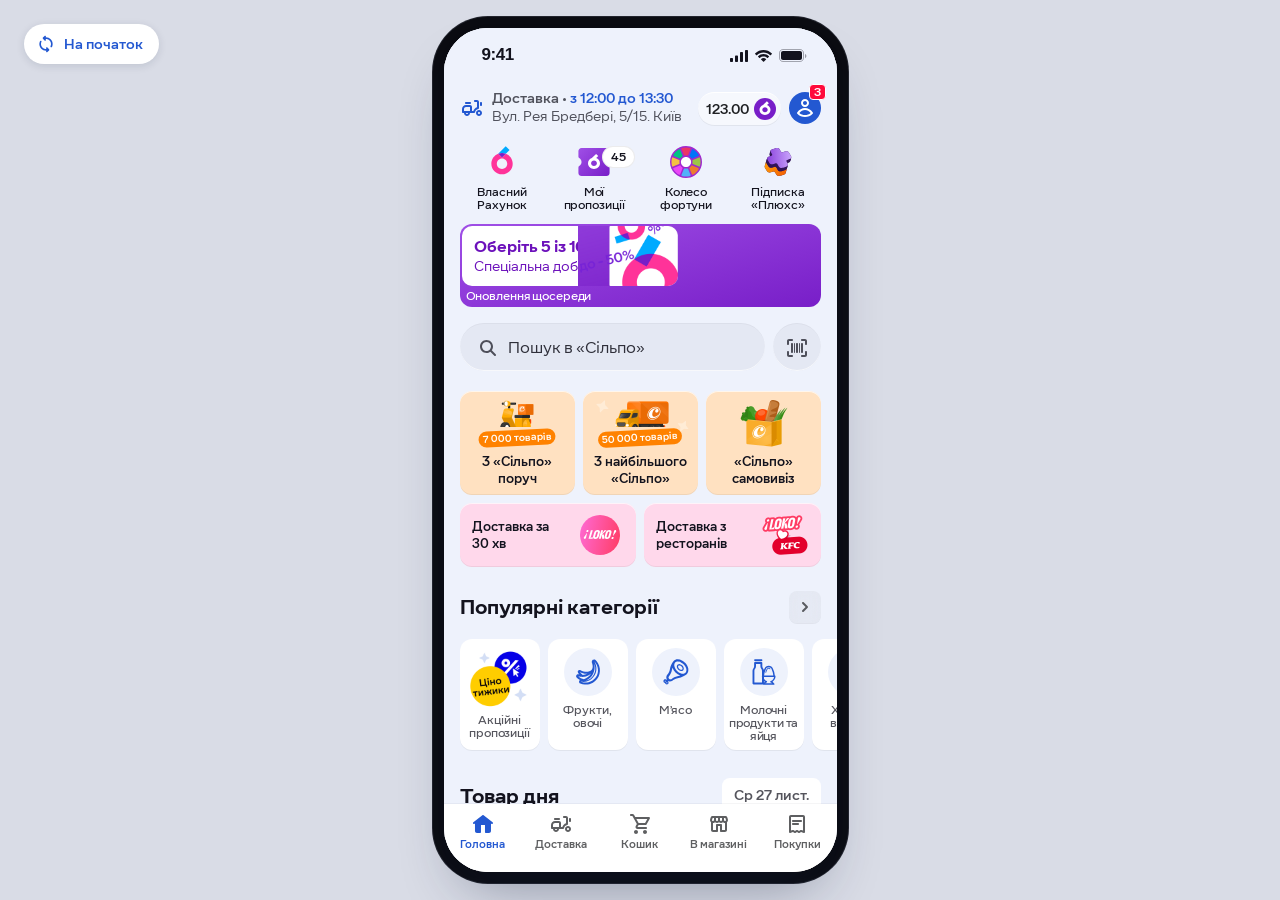
==== index.html @ e34fdd7b "Прототип лістингу Сільпо: картка товару з правилами відображення Головна, каталог, лістинг і сторінк" ====
<!DOCTYPE html>
<html lang="uk">
<head>
  <meta charset="utf-8">
  <meta name="viewport" content="width=device-width, initial-scale=1, viewport-fit=cover">
  <title>Сільпо — лістинг</title>
  <meta name="apple-mobile-web-app-capable" content="yes">
  <meta name="mobile-web-app-capable" content="yes">
  <meta name="apple-mobile-web-app-status-bar-style" content="default">
  <meta name="apple-mobile-web-app-title" content="Сільпо">
  <meta name="theme-color" content="#ffffff">
  <link rel="apple-touch-icon" href="assets/images/app-icon.png">

  <link rel="stylesheet" href="css/tokens.css">
  <link rel="stylesheet" href="css/base.css">
  <link rel="stylesheet" href="css/components.css">
  <link rel="stylesheet" href="css/card.css">
  <link rel="stylesheet" href="css/screens/home.css">
  <link rel="stylesheet" href="css/screens/catalog.css">
  <link rel="stylesheet" href="css/screens/listing.css">
  <link rel="stylesheet" href="css/screens/pdp.css">
</head>
<body>

  <!-- Фільтр для сірих іконок-<img> (клас icon-grey, css/components.css).
       1) робить іконку непрозорою (щоб прозорість із файлу не множилась),
       2) фарбує в #202124 з прозорістю 72% — як іконки таб-бару.
       Колір: три числа в останньому рядку матриці = R/G/B ÷ 255, 0.72 — прозорість. -->
  <svg width="0" height="0" style="position:absolute" aria-hidden="true" focusable="false">
    <filter id="icon-grey" color-interpolation-filters="sRGB">
      <feColorMatrix type="matrix" values="1 0 0 0 0  0 1 0 0 0  0 0 1 0 0  0 0 0 100 0"/>
      <feColorMatrix type="matrix" values="0 0 0 0 0.1255  0 0 0 0 0.1294  0 0 0 0 0.1412  0 0 0 0.72 0"/>
    </filter>
  </svg>

  <!-- Поза телефоном: почати прототип заново (js/app.js) -->
  <button class="restart-btn" type="button" data-restart>
    <img src="assets/icons/sync.svg" alt="">На початок
  </button>

  <div class="phone">

    <!-- Статус-бар: один на весь застосунок; колір тла змінює js/app.js -->
    <header class="statusbar" aria-hidden="true">
      <div class="statusbar__inner">
        <span class="statusbar__time">9:41</span>
        <span class="statusbar__levels">
          <img src="assets/system/signal.svg" alt="">
          <img src="assets/system/wifi.svg" alt="">
          <img src="assets/system/battery.svg" alt="">
        </span>
      </div>
    </header>

    <!-- Екрани. Вміст кожного малює js/screens/<id>.js -->
    <main>
      <section class="screen" id="home"     data-theme="lavender" aria-label="Головна"></section>
      <section class="screen" id="catalog"  data-theme="lavender" aria-label="Каталог"></section>
      <section class="screen" id="listing"                        aria-label="Лістинг"></section>
      <section class="screen" id="pdp"                            aria-label="Картка товару"></section>
    </main>
  </div>

  <!-- Дані та логіка -->
  <script src="js/data.js"></script>
  <script src="js/ui.js"></script>
  <script src="js/card.js"></script>
  <script src="js/screens/home.js"></script>
  <script src="js/screens/catalog.js"></script>
  <script src="js/screens/listing.js"></script>
  <script src="js/screens/pdp.js"></script>
  <script src="js/app.js"></script>
</body>
</html>
---- css/tokens.css ----
/* =====================================================================
   DESIGN TOKENS — значення з Figma (файл «Shop», змінні Main/*, Font size/*…)
   Міняйте кольори / шрифти / відступи ТУТ — вони застосуються всюди.
   ===================================================================== */

@font-face { font-family: "Silpo Text"; src: url("../assets/fonts/SilpoText-Regular.ttf") format("truetype"); font-weight: 400; font-display: swap; }
@font-face { font-family: "Silpo Text"; src: url("../assets/fonts/SilpoText-Medium.ttf") format("truetype"); font-weight: 500; font-display: swap; }
@font-face { font-family: "Silpo Text"; src: url("../assets/fonts/SilpoText-SemiBold.ttf") format("truetype"); font-weight: 600; font-display: swap; }
@font-face { font-family: "Silpo Text"; src: url("../assets/fonts/SilpoText-Bold.ttf") format("truetype"); font-weight: 700; font-display: swap; }
@font-face { font-family: "Silpo Rounded"; src: url("../assets/fonts/SilpoRounded-Bold.ttf") format("truetype"); font-weight: 700; font-display: swap; }
@font-face { font-family: "Silpo Rounded"; src: url("../assets/fonts/SilpoRounded-Black.ttf") format("truetype"); font-weight: 900; font-display: swap; }

:root {
  /* ---------- Кольори: Main/Black (#13131E з прозорістю) ---------- */
  --black-100: #13131e;
  --black-87: rgba(19, 19, 30, 0.87);
  --black-72: rgba(19, 19, 30, 0.72);
  --black-38: rgba(19, 19, 30, 0.38);
  --black-8: rgba(19, 19, 30, 0.08);
  --black-4: rgba(19, 19, 30, 0.04);

  /* Black/* (#202124) — використовується в іконках і цінах */
  --ink-100: #202124;
  --ink-87: rgba(32, 33, 36, 0.87);  /* напівпрозоре темне тло снекбара */
  --ink-72: rgba(32, 33, 36, 0.72);
  --ink-24: rgba(32, 33, 36, 0.24);
  --ink-12: rgba(32, 33, 36, 0.12);
  --ink-8: rgba(32, 33, 36, 0.08);

  --white: #ffffff;
  --white-60: rgba(255, 255, 255, 0.6);

  /* ---------- Main/Blue ---------- */
  --blue-50: #f6f8fd;
  --blue-100: #eef2fc;   /* лавандове тло головної, каталогу, подяки */
  --blue-200: #d3def5;
  --blue-300: #87abff;   /* Controls/300: дії й таймер на темному снекбарі */
  --blue-500: #2358d1;   /* основний синій (акценти, активний таб) */
  --blue-700: #1135ba;   /* рамка кнопки «+» */
  --controls-700: #2458d3;

  /* ---------- Main/Brand (помаранчевий) ---------- */
  --brand-50: #fff5eb;   /* тло терміну уцінки й розтермінування */
  --brand-100: #fff0e0;
  --brand-200: #ffe1c1;  /* плитки сервісів доставки */
  --brand-500: #ff8200;  /* бейджі «7 000 товарів» */
  --brand-700: #ff5c00;  /* тег знижки «−15%» */

  /* ---------- Інші ---------- */
  --red-500: #ff0a3b;    /* бейдж сповіщень */
  --error-700: #da291c;  /* лічильник кошика в таб-барі */
  --violet-600: #781ec8;
  --vr-violet-700: #6610b2; /* ББ: текст чипа (Figma VR/Violet/700) */
  --vr-violet-50: #f0e8f8;  /* ББ: тло чипа */
  --green-600: #049b16;     /* «від 2 шт», велнес-теги (Figma Main/Green/600) */
  --green-50: #e6f5e8;
  --violet-400: #9e4de5;
  --violet-text: #6c11bb;
  --electric-violet-700: #850ee2;
  --pink-200: #ffd8eb;   /* плитки LOKO / ресторани */
  --additional-100: #f2f4f9; /* бульбашка відповіді ШІ-помічника */
  --additional-300: #cecfd9; /* неактивна кнопка «Надіслати» в чаті */

  /* ---------- Семантичні ---------- */
  --bg-lavender: var(--blue-100);
  --bg-white: var(--white);
  --text-primary: var(--black-100);
  --text-secondary: var(--black-72);
  --text-tertiary: var(--black-87);
  --accent: var(--blue-500);

  /* ---------- Типографіка ---------- */
  --font-text: "Silpo Text", -apple-system, "Helvetica Neue", Arial, sans-serif;
  --font-rounded: "Silpo Rounded", var(--font-text);
  --font-system: -apple-system, "SF Pro Text", "Helvetica Neue", sans-serif;

  --fs-caption-xs: 10px;
  --fs-caption-sm: 12px;  --lh-caption-sm: 16px;
  --fs-caption-md: 13px;  --lh-caption-md: 17px;
  --fs-body-sm: 14px;     --lh-body-sm: 18px;
  --fs-body-md: 16px;     --lh-body-md: 22px;
  --fs-subtitle-md: 20px; --lh-subtitle-md: 24px;

  --fw-regular: 400;
  --fw-medium: 500;
  --fw-semibold: 600;
  --fw-bold: 700;

  /* ---------- Відступи (xxxs-2 … sm-16) ---------- */
  --space-2: 2px;
  --space-4: 4px;
  --space-6: 6px;
  --space-8: 8px;
  --space-12: 12px;
  --space-16: 16px;
  --space-24: 24px;

  /* ---------- Радіуси ---------- */
  --radius-4: 4px;
  --radius-8: 8px;
  --radius-12: 12px;
  --radius-16: 16px;
  --radius-24: 24px;
  --radius-pill: 80px;

  /* ---------- Тіні (ефекти з Figma) ---------- */
  --shadow-outline: 0 1px 0 0 rgba(0, 0, 0, 0.06);                                             /* «Тінь/Обведення» */
  --shadow-tile: inset 0 -1px 0 0 rgba(0, 0, 0, 0.06), inset 0 1px 0 0 rgba(255, 255, 255, 0.7); /* «Тінь/Обʼєм плитки» */
  --shadow-inner-light: inset 0 -1px 0 0 rgba(255, 255, 255, 0.7);                             /* «Inner shadow» */

  /* ---------- Розміри каркаса ---------- */
  --phone-w: 393px;
  --phone-h: 844px;
  --phone-radius: 44px;
  --statusbar-h: 54px;
  --tabbar-h: 48px;
  --home-indicator-h: 20px;

  /* ---------- Фарбування іконок-<img> ----------
     Будь-яку SVG (чорну, напівпрозору, з currentColor) робить сірою, як
     іконки таб-бару: #202124 з прозорістю 72%. Сам фільтр — <filter id="icon-grey">
     на початку index.html (там же міняється колір). */
  --icon-filter-grey: url(#icon-grey);

  /* ---------- Плашка кошика ---------- */
  --cart-pill-bg: #1b47c8;   /* Figma Controls/700, node 6058:6406 */
}
---- css/base.css ----
/* =====================================================================
   BASE — рамка телефона, статус-бар, екрани, таб-бар
   Порядок z-index: екрани 1–2 · стікі-хедери (Лістинг 6, Каталог 10) ·
   PDP-навбар 15 · PDP-нижня панель 20 · таб-бар 30 · статус-бар 100
   ===================================================================== */

*, *::before, *::after { box-sizing: border-box; }
html, body { margin: 0; height: 100%; }
body {
  display: flex;
  align-items: center;
  justify-content: center;
  min-height: 100vh;
  padding: 24px;
  background: #d9dce6;
  font-family: var(--font-text);
  color: var(--text-primary);
  -webkit-font-smoothing: antialiased;
  font-feature-settings: "lnum" 1, "pnum" 1;
}
img { display: block; max-width: 100%; }
[hidden] { display: none !important; }
button { font: inherit; color: inherit; background: none; border: 0; padding: 0; cursor: pointer; -webkit-tap-highlight-color: transparent; }
p, h1, h2, h3 { margin: 0; }

/* ---------- Рамка телефона ---------- */
.phone {
  position: relative;
  width: var(--phone-w);
  height: var(--phone-h);
  background: var(--bg-white);
  border-radius: var(--phone-radius);
  box-shadow:
    0 2px 6px rgba(0, 0, 0, 0.12),
    0 30px 60px -20px rgba(20, 30, 60, 0.45),
    0 0 0 11px #0b0c12,
    0 0 0 12px #23252e;
  overflow: hidden;
  isolation: isolate;
}
@media (max-width: 440px) {
  /* тло сторінки (сіре навколо рамки на десктопі) iPhone показує під статус-баром і при «відскоку» — біле */
  html, body { background: var(--white); }
  body { padding: 0; }
  .phone { width: 100vw; height: 100vh; height: 100dvh; border-radius: 0; box-shadow: none; }
  /* справжній телефон: свій статус-бар уже є — намальований «9:41» ховаємо, і місце під нього теж;
     знизу — не менше, ніж зона домашньої смужки iPhone (відкрили з початкового екрана) */
  :root {
    --statusbar-h: 0px;
    --home-indicator-h: max(20px, env(safe-area-inset-bottom));
  }
  .statusbar { display: none; }
}

/* ---------- Статус-бар (один на весь застосунок) ---------- */
.statusbar {
  position: absolute;
  inset: 0 0 auto 0;
  height: var(--statusbar-h);
  z-index: 100;
  overflow: hidden;
  pointer-events: none;
  background: var(--statusbar-bg, var(--bg-lavender));
  transition: background-color 0.22s ease;
}
.statusbar__inner {
  position: absolute;
  left: 16px;
  top: 50%;
  width: calc(100% - 32px);
  transform: translateY(-50%);
  display: flex;
  align-items: center;
  justify-content: space-between;
  padding: 0 14px 0 22px;
}
.statusbar__time {
  font-family: var(--font-system);
  font-weight: 600;
  font-size: 17px;
  line-height: 22px;
  letter-spacing: -0.408px;
  color: var(--black-100);
}
.statusbar__levels { display: flex; align-items: center; gap: 7px; }
.statusbar__levels img { height: 13px; width: auto; }

/* ---------- Екрани ---------- */
.screen {
  position: absolute;
  inset: 0;
  z-index: 1;
  overflow-x: hidden;
  overflow-y: auto;
  -webkit-overflow-scrolling: touch;
  scrollbar-width: none;
  background: var(--screen-bg, var(--bg-white));
  opacity: 0;
  visibility: hidden;
  transition: opacity 0.22s ease, visibility 0s linear 0.22s;
}
.screen::-webkit-scrollbar { display: none; }
/* розпірка під статус-бар: контент починається під ним, а скролиться — під нього */
.screen::before { content: ""; display: block; flex: none; height: var(--statusbar-h); }
.screen:focus { outline: none; }
.hscroll:focus:not(:focus-visible) { outline: none; }
.screen.is-active { z-index: 2; opacity: 1; visibility: visible; transition: opacity 0.22s ease; }
.screen[data-theme="lavender"] { --screen-bg: var(--bg-lavender); }

/* ---------- Горизонтальні каруселі (drag-скрол мишею — js/app.js) ---------- */
.hscroll {
  display: flex;
  overflow-x: auto;
  overflow-y: hidden;
  scrollbar-width: none;
  overscroll-behavior-x: contain;
  scroll-padding: 0 var(--space-16);
  cursor: grab;
}
.hscroll::-webkit-scrollbar { display: none; }
.hscroll.is-dragging { cursor: grabbing; scroll-snap-type: none; }
.hscroll.is-dragging * { pointer-events: none; }
.hscroll img { -webkit-user-drag: none; user-select: none; }
/* карусель «вилазить» за бокові відступи до краю екрана */
.hscroll--bleed { margin: 0 calc(-1 * var(--space-16)); padding: 0 var(--space-16); }

/* ---------- Нижній таб-бар (тільки на головній) ---------- */
.tabbar {
  position: sticky;
  bottom: 0;
  z-index: 30;
  display: grid;
  grid-template-columns: repeat(5, 1fr);
  height: calc(var(--tabbar-h) + var(--home-indicator-h));
  padding-bottom: var(--home-indicator-h);
  background: var(--white);
  box-shadow: 0 -1px 0 var(--black-4);
}
.tabbar__item {
  position: relative;
  display: flex;
  flex-direction: column;
  align-items: center;
  gap: 2px;
  padding-top: 8px;
  color: var(--ink-72);
  font-size: 11px;
  line-height: 1.3;
  font-weight: var(--fw-semibold);
  white-space: nowrap;
}
.tabbar__icon {
  width: 24px;
  height: 24px;
}
.tabbar__item.is-active { color: var(--blue-500); }
.tabbar__count {
  position: absolute;
  top: 2px;
  left: calc(50% + 4px);
  min-width: 16px;
  height: 12px;
  padding: 0 3px;
  border-radius: 100px;
  background: var(--error-700);
  color: var(--white);
  font-size: 10px;
  line-height: 12px;
  text-align: center;
}
.tabbar__count[hidden] { display: none; }

/* ---------- «На початок» — поза рамкою телефона ---------- */
.restart-btn {
  position: fixed;
  top: 24px;
  left: 24px;
  z-index: 1;
  display: flex;
  align-items: center;
  gap: var(--space-8);
  height: 40px;
  padding: 0 var(--space-16) 0 var(--space-12);
  border-radius: 100px;
  background: var(--white);
  box-shadow: 0 2px 8px rgba(20, 30, 60, 0.12);
  font-size: var(--fs-body-sm);
  font-weight: var(--fw-semibold);
  color: var(--blue-500);
  transition: transform 0.12s ease;
}
.restart-btn img { width: 20px; height: 20px; }
.restart-btn:active { transform: scale(0.96); }
.restart-btn:focus-visible { outline: 2px solid var(--blue-500); outline-offset: 2px; }
/* телефон займає майже всю ширину — кнопка перекривала б інтерфейс */
@media (max-width: 720px) { .restart-btn { display: none; } }

/* ---------- Утиліти ---------- */
.visually-hidden { position: absolute !important; width: 1px; height: 1px; overflow: hidden; clip: rect(0 0 0 0); white-space: nowrap; }
---- css/components.css ----
/* =====================================================================
   COMPONENTS — спільні компоненти для всіх екранів
   ===================================================================== */

/* ---------- Заголовок секції (PromoHeader) ---------- */
.section-head {
  display: flex;
  align-items: flex-start;
  gap: var(--space-12);
}
.section-head__icon { flex: none; width: 32px; height: 32px; margin: 4px 0; }
.section-head__text {
  flex: 1;
  min-width: 0;
  min-height: 40px;
  display: flex;
  flex-direction: column;
  justify-content: center;
  gap: var(--space-2);
}
.section-head__title {
  font-size: var(--fs-subtitle-md);
  line-height: var(--lh-subtitle-md);
  font-weight: var(--fw-bold);
  white-space: nowrap;
  overflow: hidden;
  text-overflow: ellipsis;
}
.section-head__subtitle {
  font-size: var(--fs-caption-sm);
  line-height: 1.15;
  font-weight: var(--fw-medium);
  color: var(--text-tertiary);
}

/* Кнопка «›» (more-button) */
.more-btn {
  flex: none;
  width: 32px;
  height: 32px;
  margin: 4px 0;
  padding: 4px;
  border-radius: var(--radius-8);
  background: var(--black-4);
  box-shadow: var(--shadow-outline);
  -webkit-backdrop-filter: blur(8px);
  backdrop-filter: blur(8px);
}
.more-btn img { width: 24px; height: 24px; }

/* ---------- Біла картка-секція ---------- */
.card-section {
  display: flex;
  flex-direction: column;
  gap: var(--space-16);
  padding: var(--space-16);
  border-radius: var(--radius-24);
  background: var(--white);
  box-shadow: var(--shadow-outline);
  overflow: hidden;
}

/* ---------- Ціна ---------- */
.price-block { display: flex; flex-direction: column; gap: var(--space-4); }
.price-block__discount { display: flex; align-items: center; gap: var(--space-4); }
.price-old {
  font-size: var(--fs-caption-sm);
  line-height: 1.1;
  color: var(--text-tertiary);
  text-decoration: line-through;
  text-decoration-color: var(--black-38);
}
.discount-tag {
  display: inline-flex;
  align-items: center;
  padding: 0 var(--space-4);
  border-radius: var(--radius-4);
  background: var(--brand-700);
  color: var(--white);
  font-size: var(--fs-caption-sm);
  line-height: 16px;
  font-weight: var(--fw-bold);
}
.price {
  font-size: var(--fs-body-md);
  line-height: 1.1;
  font-weight: var(--fw-bold);
  white-space: nowrap;
}
.weight {
  font-size: var(--fs-caption-sm);
  line-height: 1.3;
  font-weight: var(--fw-semibold);
  color: var(--ink-100);
}
/* Бонус «+5 ⓑ» у «Купуйте вигідніше» */
.bonus-chip {
  align-self: flex-start;
  display: inline-flex;
  align-items: center;
  gap: 2px;
  padding: 0 2px 0 4px;
  border-radius: var(--radius-4);
  background: rgba(120, 30, 200, 0.08);
  color: var(--violet-600);
  font-size: var(--fs-caption-sm);
  line-height: 16px;
  font-weight: var(--fw-semibold);
}
.bonus-chip img { width: 16px; height: 16px; }

/* ---------- Сердечко «Улюблене» ---------- */
.like-btn { width: 24px; height: 24px; }
.like-btn img { width: 100%; height: 100%; }
.like-btn .like-btn__on { display: none; }
.like-btn[aria-pressed="true"] .like-btn__on { display: block; }
.like-btn[aria-pressed="true"] .like-btn__off { display: none; }

/* ---------- Картка товару (маленька, 96px) ---------- */
.product-row { gap: var(--space-8); align-items: stretch; }
.product-card {
  flex: none;
  width: 96px;
  display: flex;
  flex-direction: column;
  gap: var(--space-8);
  text-align: left;
  cursor: pointer;
}
.product-card__media { position: relative; width: 96px; height: 98px; }
.product-card__img { width: 100%; height: 100%; object-fit: cover; border-radius: var(--radius-8); }
.product-card__media .qty { position: absolute; left: 0; right: 0; bottom: 0; }
.product-card .qty__add { border-color: var(--blue-700); }
.product-card__media .like-btn { position: absolute; right: 0; top: 0; }
.product-card__badge { position: absolute; left: 0; top: 0; width: 32px; height: 32px; }
.product-card__content { display: flex; flex-direction: column; gap: var(--space-6); }
.product-card__name {
  font-size: var(--fs-caption-sm);
  line-height: 1.16;
  color: var(--text-primary);
}

/* ---------- Кількість: «+» → степер «− N шт +» ---------- */
.qty { display: flex; justify-content: flex-end; }
.qty__add {
  display: flex;
  align-items: center;
  justify-content: center;
  width: 32px;
  height: 32px;
  padding: 6px;
  border: 2px solid var(--blue-500);
  border-radius: var(--radius-8);
  background: var(--white);
}
.qty__add img { width: 20px; height: 20px; }
.qty__stepper { display: none; }
.qty.has-qty .qty__add { display: none; }
.qty.has-qty .qty__stepper {
  display: flex;
  align-items: center;
  width: 100%;
  height: 32px;
  border-radius: var(--radius-8);
  background: var(--blue-500);
  color: var(--white);
}
.qty__stepper button {
  width: 32px;
  height: 32px;
  flex: none;
  color: var(--white);
  font-size: 20px;
  line-height: 1;
  font-weight: var(--fw-semibold);
}
.qty__stepper output {
  flex: 1;
  text-align: center;
  font-size: var(--fs-body-sm);
  line-height: var(--lh-body-sm);
  font-weight: var(--fw-semibold);
  white-space: nowrap;
}

/* ---------- Таймслот доставки (каталог, кошик) ---------- */
.timeslot {
  flex: none;
  display: flex;
  align-items: center;
  border-top: 1px solid var(--white);
  border-radius: var(--radius-8);
  background: var(--blue-50);
  box-shadow: var(--shadow-tile);
}
.timeslot__type { display: flex; align-items: center; height: 40px; padding-left: var(--space-8); }
.timeslot__type img { width: 24px; height: 24px; }
.timeslot__divider { width: 1px; height: 24px; margin: 0 2px; border-radius: 1px; background: var(--blue-100); }
.timeslot__time {
  padding: 6px var(--space-8);
  font-size: var(--fs-caption-sm);
  line-height: 1.2;
  font-weight: var(--fw-semibold);
  color: var(--blue-500);
  text-align: left;
  white-space: nowrap;
}

.express {
  display: flex;
  align-items: center;
  gap: var(--space-8);
  min-height: 44px;
  padding-right: var(--space-12);
  border-top: 1px solid rgba(255, 255, 255, 0.72);
  border-radius: var(--radius-4);
  background: var(--blue-50);
  box-shadow: var(--shadow-outline);
  cursor: pointer;
}
.express__icon { width: 40px; height: 40px; margin: 2px 0 2px 8px; flex: none; }
.express__text {
  flex: 1;
  font-size: var(--fs-caption-sm);
  line-height: 1.2;
  font-weight: var(--fw-semibold);
  color: rgba(32, 33, 36, 0.87);
}
.express__text em { font-style: normal; color: var(--blue-500); }

/* Перемикач (Toggle 40×24) */
.switch {
  appearance: none;
  -webkit-appearance: none;
  position: relative;
  flex: none;
  width: 40px;
  height: 24px;
  margin: 0;
  border-radius: 12px;
  background: rgba(32, 33, 36, 0.38);
  cursor: pointer;
  transition: background-color 0.2s;
}
.switch::after {
  content: "";
  position: absolute;
  top: 2px;
  left: 2px;
  width: 20px;
  height: 20px;
  border-radius: 50%;
  background: var(--white);
  box-shadow: 0 1px 2px rgba(0, 0, 0, 0.2);
  transition: transform 0.2s;
}
.switch:checked { background: var(--blue-500); }
.switch:checked::after { transform: translateX(16px); }


/* ---------- Кнопки (кошик, чекаут, подяка) ---------- */
.btn-outline {
  display: flex;
  align-items: center;
  justify-content: center;
  gap: var(--space-8);
  height: 48px;
  margin-top: var(--space-8);
  border: 1px solid var(--blue-500);
  border-radius: var(--radius-24);
  background: var(--white);
  color: var(--blue-500);
  font-size: var(--fs-body-md);
  line-height: 1.4;
  font-weight: var(--fw-semibold);
}
.btn-outline span { font-size: 24px; line-height: 1; font-weight: var(--fw-regular); }
.btn-primary {
  display: flex;
  align-items: center;
  justify-content: center;
  gap: var(--space-8);
  height: 48px;
  padding: 10px var(--space-24);
  border-radius: var(--radius-24);
  background: #1b47c8;
  color: var(--white);
  font-size: var(--fs-body-md);
  line-height: 1.4;
  font-weight: var(--fw-semibold);
}

/* ---------- Сіра іконка ----------
   Додайте клас icon-grey до <img>, і іконка стане сірою, як у таб-барі,
   хоч би якого кольору був файл. Колір — --icon-filter-grey у tokens.css. */
.icon-grey { filter: var(--icon-filter-grey); }

/* ---------- Плашка кошика (Figma 6058:6406 / 861:4027) ----------
   Синя капсула «іконка + кількість + сума». Видно, коли в кошику щось є
   (data-cart-visible); лічильник і суму оновлює Cart.render().
   Де стоїть — задає екран: .pdp-cart на картці товару. */
.cart-pill {
  display: flex;
  align-items: center;
  gap: var(--space-8);
  height: 40px;
  padding: 0 var(--space-16);
  border-radius: 100px;
  background: var(--cart-pill-bg);
  filter: drop-shadow(0 2px 2px rgba(0, 0, 0, 0.2));
  font-size: var(--fs-body-md);
  line-height: 1.4;
  font-weight: var(--fw-semibold);
  color: var(--white);
  white-space: nowrap;
  transition: opacity 0.2s ease, transform 0.12s ease, display 0.2s allow-discrete;
}
.cart-pill[hidden] { display: none !important; opacity: 0; }
@starting-style { .cart-pill:not([hidden]) { opacity: 0; } }
.cart-pill:active { transform: scale(0.96); }
.cart-pill__icon { position: relative; width: 24px; height: 24px; flex: none; }
.cart-pill__icon img { position: absolute; inset: 2px; width: 20px; height: 20px; }
.cart-pill__count {
  position: absolute;
  left: 12px;
  top: -10px;
  min-width: 16px;
  height: 16px;
  padding: 0 4px;
  border: 1.5px solid var(--cart-pill-bg);
  border-radius: 100px;
  background: var(--white);
  font-size: 11px;
  line-height: 13px;
  font-weight: var(--fw-semibold);
  text-align: center;
  color: var(--cart-pill-bg);
}
@media (prefers-reduced-motion: reduce) { .cart-pill { transition: none; } }
---- css/card.css ----
/* =====================================================================
   КАРТКА ТОВАРУ — лістинг і каруселі (js/card.js). Figma: 8602:18153
   Висоту ряду вирівнює контейнер (grid / flex: stretch), назва забирає залишок.
   ===================================================================== */

.plp-card {
  position: relative;
  display: flex;
  flex-direction: column;
  gap: var(--space-16); /* фото → текст (Figma «sm») */
  min-width: 0;
  cursor: pointer;
}
.plp-card[hidden] { display: none; }

/* ---------- Фото: бабли, «обране», «+» / «Очікується» ---------- */
.pc-media { position: relative; flex: none; aspect-ratio: 1; min-height: 0; } /* min-height — висока фотографія не розтягує квадрат */
.pc-img { width: 100%; height: 100%; object-fit: cover; border-radius: var(--radius-8); }
.pc-media .like-btn { position: absolute; right: 0; top: 0; }
.pc-media .qty { position: absolute; left: 0; right: 0; bottom: 0; }
.pc-bubbles {
  position: absolute;
  left: 0;
  top: 0;
  display: flex;
  flex-direction: column;
  align-items: flex-start;
  gap: var(--space-4);
}
.pc-bubbles > img { width: 32px; height: 32px; }
/* знижка бейджем на фото (режим «Знижка на фото») — той самий тег −30%, що й у рядку, такого ж розміру */
.pc-discount-photo { background: var(--brand-500); font-weight: var(--fw-semibold); }
.pc-expected {
  position: absolute;
  left: 0;
  right: 0;
  bottom: 0;
  display: flex;
  align-items: center;
  justify-content: center;
  height: 32px;
  border-radius: var(--radius-8);
  background: rgba(19, 19, 30, 0.6);
  color: var(--white);
  font-size: var(--fs-body-sm);
  line-height: var(--lh-body-sm);
  font-weight: var(--fw-semibold);
}
/* модуль Nutri-Score не приглушуємо: кольори логотипа змінювати не можна (хартія, с. 6) */
.plp-card.is-expected :is(.pc-img, .pc-bubbles, .like-btn, .pc-body > :not(.nutri-row)) { opacity: 0.6; }

/* ---------- Текстова зона ---------- */
.pc-body { flex: 1; display: flex; flex-direction: column; gap: var(--space-4); min-width: 0; color: var(--ink-100); }
.pc-price,
.pc-slot { display: flex; align-items: center; gap: var(--space-4); flex: none; overflow: hidden; white-space: nowrap; }
.pc-price { align-items: baseline; }
.pc-price__now { flex: none; font-size: var(--fs-body-md); line-height: var(--lh-body-md); font-weight: var(--fw-bold); }
.pc-body .price-old { flex: none; line-height: var(--lh-caption-sm); color: var(--ink-87); }
.pc-body .discount-tag { flex: none; background: var(--brand-500); font-weight: var(--fw-semibold); }

/* ББ: чип у рядку бенефітів (Figma «bonus points») і бейдж на фото */
.pc-bb {
  flex: none;
  display: inline-flex;
  align-items: center;
  gap: 2px;
  padding: 0 1px 0 var(--space-4);
  border-radius: 4px 24px 24px 4px;
  background: linear-gradient(to left, rgba(240, 232, 248, 0), var(--vr-violet-50));
  color: var(--vr-violet-700);
  font-size: var(--fs-caption-sm);
  line-height: var(--lh-caption-sm);
  font-weight: var(--fw-semibold);
}
.pc-bb img { width: 14px; height: 14px; }
/* бейдж ББ на фото — компактний, розміром із тег знижки (16 px), монетка 12 px */
.pc-bb--photo { gap: 1px; padding: 0 4px 0 2px; border-radius: var(--radius-4); background: var(--vr-violet-50); line-height: 16px; }
.pc-bb--photo img { width: 12px; height: 12px; }

/* «від 2 шт» */
.pc-bulk {
  min-width: 0;
  overflow: hidden;
  text-overflow: ellipsis;
  color: var(--green-600);
  font-size: var(--fs-caption-sm);
  line-height: var(--lh-caption-sm);
}
.pc-bulk b { font-weight: var(--fw-semibold); }

/* Інфо: термін уцінки або розтермінування */
.pc-term {
  padding: var(--space-4);
  border-radius: var(--radius-4);
  background: var(--brand-50);
  color: var(--brand-700);
  font-size: var(--fs-caption-xs);
  line-height: 1;
  font-weight: var(--fw-semibold);
}
.pc-installment {
  display: inline-flex;
  align-items: center;
  gap: var(--space-4);
  padding: 2px 6px 2px var(--space-4);
  border-radius: var(--radius-12);
  background: var(--brand-50);
  color: var(--black-72);
  font-size: var(--fs-caption-xs);
  line-height: 1;
}
.pc-installment img { width: 14px; height: 14px; }

/* Nutri-Score */
/* Офіційний горизонтальний модуль Nutri-Score: лише пропорційне масштабування, без змін.
   26 px заввишки — однаковий у всіх карток; має читатися (хартія, с. 51). */
.nutri-logo { flex: none; height: 26px; width: auto; }
/* компактний (для порівняння, НЕ за хартією): без напису — той самий масштаб, що й офіційний 26 px */
.pc-meta--compact .nutri-logo { height: 18px; }
/* Nutri-Score окремим рядком одразу під назвою (Figma 8638:2923: 8 px під назвою), не відірваний від неї */
.pc-meta { height: 26px; } /* висота модуля Nutri-Score */
.pc-meta--compact { height: 18px; }
.pc-meta--bottom { margin-top: var(--space-4); }

/* Вага й назва: назва гумова, 2–4 рядки (кількість задає js/card.js); вільне місце лишається внизу картки */
.pc-text { display: flex; flex-direction: column; gap: 2px; }
.pc-weight { font-size: var(--fs-caption-sm); line-height: var(--lh-caption-sm); font-weight: var(--fw-semibold); }
.pc-name {
  display: -webkit-box;
  -webkit-box-orient: vertical;
  -webkit-line-clamp: 3;
  overflow: hidden;
  font-size: var(--fs-caption-sm);
  line-height: 16px;
  overflow-wrap: anywhere;
}

/* ---------- Карусель: картки 109 px, висота рівня B ---------- */
.pc-carousel { gap: var(--space-8); align-items: stretch; }
.pc-carousel .plp-card { flex: none; width: 109px; }

/* ---------- «Як є»: стара поведінка — кожна картка своєї висоти ---------- */
.pc-legacy { align-items: start; }
.pc-carousel.pc-legacy { align-items: flex-start; }
.pc-legacy .pc-name { flex: none; }

/* ---------- Debug-оверлей (демо-сторінка) ---------- */
.pc-debug {
  position: absolute;
  left: 2px;
  bottom: 2px;
  z-index: 2;
  max-width: 72px;
  padding: 2px var(--space-4);
  border-radius: var(--radius-4);
  background: rgba(19, 19, 30, 0.82);
  color: var(--white);
  font-size: 9px;
  line-height: 11px;
  pointer-events: none;
}
.pc-debug b { color: #ffd84d; }
.pc-debug-on .pc-slot { outline: 1px dashed var(--red-500); outline-offset: -1px; }
.pc-debug-on .pc-name { outline: 1px dashed var(--blue-500); outline-offset: -1px; }

/* «Підсвітити, де щось не влізло» (демо): картки, у яких правила щось сховали */
.pc-highlight-hidden .plp-card:not([data-hidden=""]) {
  outline: 2px solid var(--red-500);
  outline-offset: 3px;
  border-radius: var(--radius-8);
  background: rgba(255, 10, 59, 0.06);
}
---- css/screens/home.css ----
/* =====================================================================
   ГОЛОВНА (Figma: 5945:12041)
   ===================================================================== */

.home {
  display: flex;
  flex-direction: column;
  gap: var(--space-8);
  padding-bottom: var(--space-24);
}
.home-stack { display: contents; }

/* ---------- Доставка + бонуси + профіль ---------- */
.home-delivery {
  display: flex;
  align-items: center;
  gap: var(--space-8);
  padding: var(--space-8) var(--space-16);
}
.home-delivery__icon { width: 24px; height: 24px; flex: none; }
.home-delivery__info {
  flex: 1;
  min-width: 0;
  display: flex;
  flex-direction: column;
  text-align: left;
  font-size: var(--fs-body-sm);
  line-height: var(--lh-body-sm);
  color: var(--text-secondary);
}
.home-delivery__line { display: flex; align-items: center; gap: var(--space-4); min-width: 0; }
.home-delivery__type { font-weight: var(--fw-semibold); flex: none; }
.home-delivery__dot { width: 3px; height: 3px; border-radius: 50%; background: var(--text-secondary); flex: none; }
.home-delivery__slot { color: var(--blue-500); font-weight: var(--fw-semibold); white-space: nowrap; overflow: hidden; text-overflow: ellipsis; }
.home-delivery__slot b { font-weight: var(--fw-semibold); }
.home-delivery__address { white-space: nowrap; overflow: hidden; text-overflow: ellipsis; }

.bonus-widget {
  flex: none;
  display: flex;
  align-items: center;
  gap: var(--space-4);
  padding: var(--space-4) var(--space-4) var(--space-4) var(--space-8);
  border-top: 1px solid var(--white);
  border-radius: var(--radius-24);
  background: var(--blue-50);
  box-shadow: var(--shadow-outline);
  font-size: var(--fs-body-sm);
  line-height: var(--lh-body-sm);
  font-weight: var(--fw-semibold);
  color: var(--ink-100);
}
.bonus-widget span { padding-top: 2px; }
.bonus-widget img { width: 24px; height: 24px; }

.avatar {
  position: relative;
  flex: none;
  width: 32px;
  height: 32px;
  display: flex;
  align-items: center;
  justify-content: center;
  border-radius: 50%;
  background: var(--blue-500);
}
.avatar img { width: 24px; height: 24px; }
.avatar__badge {
  position: absolute;
  top: -8px;
  left: calc(50% + 4px);
  padding: 3px 4px;
  border: 1px solid var(--white);
  border-radius: var(--radius-4);
  background: var(--red-500);
  color: var(--white);
  font-size: var(--fs-caption-sm);
  line-height: 0.7;
  font-weight: var(--fw-semibold);
}

/* ---------- Екосистема: 4 сервіси + «5 з 10» ---------- */
.home-eco { display: flex; flex-direction: column; gap: var(--space-8); padding: 0 var(--space-16) var(--space-4); }
.home-eco__services { display: flex; justify-content: center; gap: var(--space-8); }
.eco-service {
  position: relative;
  width: 84px;
  display: flex;
  flex-direction: column;
  align-items: center;
  gap: var(--space-8);
  padding: var(--space-4);
  border-radius: var(--radius-12);
}
.eco-service__icon { width: 32px; height: 32px; object-fit: contain; }
.eco-service__label {
  font-size: var(--fs-caption-sm);
  line-height: var(--fs-caption-md);
  font-weight: var(--fw-medium);
  letter-spacing: -0.12px;
  text-align: center;
}
.eco-service__badge {
  position: absolute;
  left: 50px;
  top: 4px;
  min-width: 24px;
  padding: var(--space-2) var(--space-8);
  border: 1px solid var(--black-8);
  border-radius: 32px;
  background: var(--white);
  font-size: var(--fs-caption-sm);
  line-height: var(--lh-caption-sm);
  font-weight: var(--fw-semibold);
}

.promo-510 {
  display: flex;
  flex-direction: column;
  gap: var(--space-2);
  padding: var(--space-2);
  border-radius: var(--radius-12);
  background: linear-gradient(165deg, var(--violet-400) 4%, var(--violet-600) 100%);
  text-align: left;
}
.promo-510__ticket {
  position: relative;
  display: flex;
  height: 60px;
  border-radius: 10px;
  overflow: hidden;
  background: var(--white);
}
.promo-510__text {
  display: flex;
  flex-direction: column;
  justify-content: center;
  padding-left: var(--space-12);
  width: 216px;
  flex: none;
  color: var(--violet-text);
}
.promo-510__text strong, .promo-510__text span { white-space: nowrap; }
.promo-510__text strong { font-size: var(--fs-body-md); line-height: var(--lh-body-md); font-weight: var(--fw-bold); }
.promo-510__text span { font-size: var(--fs-body-sm); line-height: var(--lh-body-sm); }
.promo-510__sticker {
  position: absolute;
  left: 258px;
  top: 5px;
  transform: rotate(12.4deg);
  font-size: 9.2px;
  line-height: 11.5px;
  font-weight: var(--fw-semibold);
  color: #7723d7;
}
/* пунктирна «перфорація» між частинами квитка */
.promo-510__divider {
  position: absolute;
  top: 0;
  bottom: 0;
  left: 281px;
  width: 8px;
  background:
    radial-gradient(circle at 50% 0, var(--violet-600) 4px, transparent 4.5px),
    radial-gradient(circle at 50% 100%, var(--violet-600) 4px, transparent 4.5px);
}
.promo-510__art { position: absolute; right: 0; top: 0; height: 60px; width: auto; }
.promo-510__footer {
  padding: var(--space-2) var(--space-4);
  text-align: center;
  color: var(--white);
  font-size: var(--fs-caption-sm);
  line-height: var(--fs-caption-md);
  font-weight: var(--fw-medium);
  letter-spacing: -0.12px;
}

/* ---------- Пошук ---------- */
.home-search { display: flex; gap: var(--space-8); padding: var(--space-4) var(--space-16); }
.search-bar, .round-btn {
  display: flex;
  align-items: center;
  height: 48px;
  border-top: 1px solid var(--black-4);
  border-radius: var(--radius-pill);
  background: var(--black-4);
  box-shadow: var(--shadow-inner-light);
}
.search-bar {
  flex: 1;
  gap: var(--space-8);
  padding: var(--space-12) var(--space-16);
  font-size: var(--fs-body-md);
  line-height: var(--lh-body-md);
  color: var(--text-tertiary);
}
.round-btn { width: 48px; flex: none; justify-content: center; }
.search-bar img, .round-btn img { width: 24px; height: 24px; }

/* ---------- Сервіси доставки ---------- */
.home-services { display: flex; flex-direction: column; gap: var(--space-8); padding: var(--space-8) var(--space-16); }
.home-services__row { display: flex; gap: var(--space-8); }
.service-tile {
  flex: 1;
  min-width: 0;
  display: flex;
  flex-direction: column;
  align-items: center;
  gap: var(--space-6);
  padding: var(--space-8);
  border-radius: var(--radius-12);
  background: var(--brand-200);
  box-shadow: var(--shadow-tile);
}
.service-tile__art { position: relative; width: 99px; height: 48px; }
.service-tile__art img { width: 100%; height: 100%; object-fit: contain; }
.service-tile__badge {
  position: absolute;
  left: 50%;
  bottom: 1px;
  transform: translateX(-50%) rotate(-3deg);
  padding: var(--space-2) var(--space-4);
  border-radius: 32px;
  background: var(--brand-500);
  color: var(--white);
  font-size: var(--fs-caption-xs);
  line-height: 12px;
  font-weight: var(--fw-semibold);
  white-space: nowrap;
}
.service-tile__title,
.quick-tile__title {
  font-size: var(--fs-caption-md);
  line-height: var(--lh-caption-md);
  font-weight: var(--fw-semibold);
  text-align: center;
}
.quick-tile {
  flex: 1;
  min-width: 0;
  display: flex;
  align-items: center;
  gap: var(--space-8);
  min-height: 64px;
  padding: var(--space-8) var(--space-12);
  border-radius: var(--radius-12);
  background: var(--pink-200);
  box-shadow: var(--shadow-tile);
}
.quick-tile__title { flex: 1; text-align: left; }
.quick-tile__art { width: var(--size); height: var(--size); margin: calc((48px - var(--size)) / 2); flex: none; }

/* ---------- Загальний блок з відступами 16 ---------- */
.home-block { display: flex; flex-direction: column; gap: var(--space-12); padding: var(--space-4) var(--space-16); }

/* ---------- Популярні категорії ---------- */
.category-row { gap: var(--space-8); padding-bottom: 4px; }
.category-tile {
  flex: none;
  width: 80px;
  height: 111px;
  display: flex;
  flex-direction: column;
  align-items: center;
  gap: var(--space-8);
  padding: var(--space-8) var(--space-4);
  border-top: 1px solid var(--white);
  border-radius: var(--radius-12);
  background: var(--white);
  box-shadow: var(--shadow-outline);
  font-size: var(--fs-caption-sm);
  line-height: var(--fs-caption-md);
  font-weight: var(--fw-medium);
  letter-spacing: -0.12px;
  color: var(--text-secondary);
  text-align: center;
}
.category-tile__icon { display: flex; padding: var(--space-8); border-radius: 60px; background: var(--blue-100); }
.category-tile__icon img { width: 32px; height: 32px; }
.category-tile--promo { justify-content: center; gap: var(--space-4); padding: var(--space-4); line-height: 1.1; }
.category-tile--promo img { width: 72px; height: 60px; border-radius: var(--radius-4); }
.category-tile--more { line-height: 1.1; }
.category-tile--more .category-tile__icon { padding: var(--space-12); background: var(--black-4); }
.category-tile--more .category-tile__icon img { width: 24px; height: 24px; transform: rotate(-90deg); }

/* ---------- Товар дня ---------- */
.home-deal { padding-top: var(--space-12); padding-bottom: var(--space-12); }
.home-deal__head { display: flex; align-items: center; gap: var(--space-4); }
.home-deal__title { flex: 1; font-size: var(--fs-subtitle-md); line-height: 1.2; font-weight: var(--fw-bold); }
.home-deal__date {
  padding: var(--space-8) var(--space-12);
  border-radius: var(--radius-8);
  background: var(--white);
  font-size: var(--fs-body-sm);
  line-height: 1.4;
  font-weight: var(--fw-semibold);
  color: var(--text-secondary);
}
.deal-card {
  display: flex;
  align-items: center;
  gap: var(--space-8);
  padding: var(--space-12);
  border: 2px solid var(--white);
  border-radius: var(--radius-12);
  background:
    linear-gradient(rgba(255, 255, 255, 0.5), rgba(255, 255, 255, 0.5)),
    linear-gradient(114deg, #ffffff 0%, #ded1bd 100%);
  box-shadow: var(--shadow-outline);
  cursor: pointer;
}
.deal-card__info { flex: 1; display: flex; flex-direction: column; gap: var(--space-8); }
.deal-card__name { font-size: var(--fs-body-sm); line-height: 1.25; }
.deal-card__media { position: relative; width: 120px; height: 120px; flex: none; }
.deal-card__media > img { width: 100%; height: 100%; object-fit: cover; border-radius: 11px; }
.deal-card__media .qty { position: absolute; left: 0; right: 0; bottom: 0; }
.deal-card .qty__add { border-color: var(--blue-700); }

/* ---------- Банер з крапками ---------- */
.home-banner { position: relative; padding: var(--space-4) var(--space-16); }
.home-banner img { width: 100%; height: auto; border-radius: var(--radius-12); }
.home-banner__dots {
  position: absolute;
  left: 0;
  right: 0;
  bottom: 12px;
  display: flex;
  justify-content: center;
  gap: var(--space-4);
}
.home-banner__dots i { width: 6px; height: 6px; border-radius: 8px; background: var(--white-60); }
.home-banner__dots i.is-active { width: 16px; background: var(--white); }

/* ---------- Мої пропозиції (купони) ---------- */
.my-offers { gap: var(--space-8); }
.coupon-row { gap: var(--space-8); }
.coupon {
  --notch: 4px;
  flex: none;
  display: flex;
  width: 289px;
  height: 104px;
  padding: var(--space-4) var(--space-4) var(--space-4) 0;
  border-radius: var(--radius-16);
  background: var(--coupon-bg);
  overflow: hidden;
}
.coupon__photo { width: 96px; height: 96px; object-fit: cover; flex: none; }
.coupon__percent,
.coupon__body,
.coupon__expires { position: relative; background: var(--white); }
.coupon__percent {
  width: 36px;
  display: flex;
  align-items: center;
  justify-content: center;
  border-radius: var(--radius-4) 0 0 var(--radius-4);
}
.coupon__percent span {
  display: block;
  transform: rotate(-90deg);
  font-family: var(--font-rounded);
  font-weight: 900;
  font-size: 32px;
  line-height: 1;
  color: var(--electric-violet-700);
  white-space: nowrap;
}
/* лінія перфорації між частинами купона */
.coupon__body {
  flex: 1;
  display: flex;
  flex-direction: column;
  justify-content: center;
  gap: var(--space-4);
  padding: var(--space-8) var(--space-12);
  margin-left: 8px;
  border-right: 4px dotted var(--coupon-bg);
}
.coupon__body::before {
  content: "";
  position: absolute;
  left: -8px;
  top: 0;
  bottom: 0;
  width: 8px;
  background:
    radial-gradient(circle at 50% 0, var(--coupon-bg) 4px, var(--white) 4.5px) top / 8px 8px no-repeat,
    radial-gradient(circle at 50% 100%, var(--coupon-bg) 4px, var(--white) 4.5px) bottom / 8px 8px no-repeat,
    linear-gradient(var(--white), var(--white)) center / 8px calc(100% - 16px) no-repeat;
}
.coupon__caption { font-size: var(--fs-caption-sm); line-height: 1.2; color: var(--electric-violet-700); }
.coupon__title { font-size: var(--fs-body-sm); line-height: 1.2; font-weight: var(--fw-medium); color: var(--ink-100); }
.coupon__expires {
  width: 24px;
  display: flex;
  align-items: center;
  justify-content: center;
  border-radius: 0 var(--radius-4) var(--radius-4) 0;
  background: var(--white-60);
}
.coupon__expires span {
  display: block;
  transform: rotate(-90deg);
  white-space: nowrap;
  font-size: var(--fs-caption-sm);
  line-height: 1.1;
  font-weight: var(--fw-medium);
  color: var(--ink-100);
}
.coupon--dark .coupon__expires { background: var(--ink-24); }
.coupon--dark .coupon__expires span { color: var(--white); }
.coupon--dark .coupon__body { border-right-color: var(--ink-24); }

/* ---------- Ігри з нагородами ---------- */
.home-games {
  display: flex;
  align-items: center;
  gap: var(--space-8);
  padding: var(--space-24) 0 var(--space-24) var(--space-16);
}
.home-games__text { width: 188px; flex: none; display: flex; flex-direction: column; gap: var(--space-2); }
.home-games__text .section-head__title { white-space: normal; }
.home-games__row {
  flex: 1;
  gap: var(--space-8);
  padding-right: var(--space-16);
  -webkit-mask: linear-gradient(90deg, transparent 0, #000 8px);
  mask: linear-gradient(90deg, transparent 0, #000 8px);
  padding-left: 8px;
}
.game-tile { flex: none; width: 112px; height: 80px; border-radius: var(--radius-12); overflow: hidden; }
.game-tile img { width: 100%; height: 100%; object-fit: cover; }

/* ---------- Попереднє замовлення ---------- */
.home-last-order { display: flex; flex-direction: column; gap: var(--space-8); padding: var(--space-4) var(--space-16); }
.home-last-order__title {
  font-size: var(--fs-body-md);
  line-height: 1.2;
  font-weight: var(--fw-bold);
}
.home-last-order__gradient {
  background: linear-gradient(90deg, var(--violet-400), var(--blue-500));
  -webkit-background-clip: text;
  background-clip: text;
  color: transparent;
}
.last-order {
  display: flex;
  flex-direction: column;
  gap: var(--space-4);
  padding: var(--space-8);
  border-radius: var(--radius-12);
  background: var(--blue-500);
  color: var(--white);
}
.last-order__meta {
  display: flex;
  align-items: center;
  gap: var(--space-4);
  padding: var(--space-4) var(--space-8);
  font-size: var(--fs-body-sm);
  line-height: 1.15;
  white-space: nowrap;
  overflow: hidden;
}
.last-order__meta i { width: 3px; height: 3px; border-radius: 50%; background: var(--white); flex: none; }
.last-order__address { overflow: hidden; text-overflow: ellipsis; }
.last-order__divider {
  width: 100%;
  height: 2px;
  margin: 0;
  border: 0;
  border-top: 1px solid var(--ink-12);
  border-bottom: 1px solid rgba(255, 255, 255, 0.08);
}
.last-order__action {
  display: flex;
  align-items: center;
  gap: var(--space-12);
  padding: var(--space-4) var(--space-8);
  border-radius: var(--radius-8);
  color: var(--white);
  text-align: left;
}
.last-order__action > img { width: 24px; height: 24px; }
.last-order__text { flex: 1; display: flex; flex-direction: column; font-size: var(--fs-body-sm); line-height: 1.15; }
.last-order__text b { font-weight: var(--fw-semibold); }
.last-order__thumbs { display: flex; }
.last-order__thumbs img {
  width: 32px;
  height: 32px;
  margin-left: -8px;
  border: 1px solid var(--ink-8);
  border-radius: 16px;
  background: var(--white);
  object-fit: cover;
}
---- css/screens/catalog.css ----
/* =====================================================================
   КАТАЛОГ (Figma: 5945:14370)
   ===================================================================== */

/* ---------- Стікі-хедер: «‹» + логотип (z-index 10) ---------- */
.cat-appbar {
  position: sticky;
  top: var(--statusbar-h); /* кріпиться під статус-баром */
  z-index: 10;
  display: flex;
  align-items: center;
  height: 56px;
  padding: var(--space-8) var(--space-16);
  background: var(--bg-lavender);
}
.cat-appbar__back { width: 24px; height: 24px; flex: none; }
.cat-appbar__back img { width: 24px; height: 24px; }
.cat-appbar__logo { width: 104px; height: 40px; margin: 0 auto; transform: translateX(-12px); }

/* ---------- Адреса, таймслот, експрес ---------- */
.cat-delivery { display: flex; flex-direction: column; gap: var(--space-8); padding: var(--space-16) var(--space-16) var(--space-8); }
.cat-delivery__row { display: flex; align-items: center; gap: var(--space-8); }
.cat-delivery__address { flex: 1; min-width: 0; display: flex; flex-direction: column; gap: var(--space-2); }
.cat-delivery__address strong {
  font-size: var(--fs-body-sm);
  line-height: var(--lh-body-sm);
  font-weight: var(--fw-semibold);
  color: var(--text-tertiary);
}
.cat-delivery__address span { font-size: var(--fs-caption-md); line-height: var(--lh-caption-md); color: var(--text-secondary); }

/* ---------- Білі «листи» з секціями ---------- */
.cat-sheets { display: flex; flex-direction: column; gap: var(--space-8); padding-bottom: var(--space-16); }
.cat-sheet {
  display: flex;
  flex-direction: column;
  border-radius: var(--radius-24);
  background: var(--white);
}
.cat-top { display: flex; flex-direction: column; gap: var(--space-16); padding: var(--space-16) var(--space-16) var(--space-8); }
.cat-top .search-bar { width: 100%; flex: none; }

.cat-promo {
  display: flex;
  align-items: center;
  gap: var(--space-8);
  padding: var(--space-12);
  border-radius: var(--radius-12);
  background: var(--blue-50);
  text-align: left;
}
.cat-promo__title { flex: 1; font-size: var(--fs-body-md); line-height: var(--lh-body-md); font-weight: var(--fw-semibold); }
.cat-promo__badges { width: 80px; height: 32px; }
.cat-promo__arrow { width: 24px; height: 24px; }

.cat-chips { gap: var(--space-8); padding: var(--space-8) var(--space-16); }
.choice-chip {
  flex: none;
  padding: 7px var(--space-12);
  border: 1px solid var(--black-8);
  border-radius: 50px;
  background: var(--white-60);
  font-size: var(--fs-body-sm);
  line-height: var(--lh-body-sm);
  color: var(--text-tertiary);
  white-space: nowrap;
}
.choice-chip[aria-pressed="true"] { border-color: var(--blue-500); background: var(--blue-100); color: var(--blue-500); }

.cat-section {
  display: flex;
  flex-direction: column;
  gap: var(--space-16);
  padding: var(--space-16);
  scroll-margin-top: calc(var(--statusbar-h) + 56px); /* щоб при переході секція не ховалась під стікі-хедером */
}
.cat-sheet:first-child .cat-section { padding-top: var(--space-8); }

.cat-grid { display: grid; grid-template-columns: 1fr 1fr; gap: var(--space-8); }
.cat-tile {
  position: relative;
  display: flex;
  align-items: flex-start;
  height: 109px;
  border-radius: var(--radius-12);
  background: var(--tile-bg);
  overflow: hidden;
  text-align: left;
}
.cat-tile__img { position: absolute; right: 0; top: 0; width: 109px; height: 109px; object-fit: cover; }
.cat-tile__label {
  position: relative;
  z-index: 1;
  display: flex;
  flex-direction: column;
  align-items: flex-start;
  padding: var(--space-8);
}
.cat-tile__label span {
  padding: 1px var(--space-4);
  border-radius: var(--radius-4);
  background: var(--white);
  font-size: var(--fs-body-sm);
  line-height: 1.15;
  font-weight: var(--fw-semibold);
  color: var(--text-primary);
}
.cat-tile__label span + span { margin-top: -2px; border-top-left-radius: 0; }

/* ---------- Нижня панель з категоріями (стікі знизу) ---------- */
.cat-bottom {
  position: sticky;
  bottom: 0;
  z-index: 10;
  display: flex;
  flex-direction: column;
  padding: 6px 0 var(--home-indicator-h);
  border-radius: var(--radius-24) var(--radius-24) 0 0;
  background: var(--white);
  box-shadow: 0 -8px 24px rgba(35, 88, 209, 0.08);
}
.cat-bottom__grabber { align-self: center; width: 41px; height: 4px; border-radius: 4px; background: rgba(60, 60, 67, 0.3); }
.cat-bottom__row { gap: var(--space-8); padding: 6px var(--space-16) var(--space-8); }
.cat-bottom__search {
  flex: none;
  width: 40px;
  height: 40px;
  display: flex;
  align-items: center;
  justify-content: center;
  border-radius: var(--radius-pill);
  background: var(--blue-50);
}
.cat-bottom__search img { width: 24px; height: 24px; }
.cat-pill {
  flex: none;
  display: flex;
  align-items: center;
  gap: var(--space-4);
  height: 40px;
  padding: var(--space-8) var(--space-12) var(--space-8) var(--space-8);
  border-radius: var(--radius-24);
  background: var(--blue-50);
  font-size: var(--fs-body-md);
  line-height: 1.4;
  color: var(--ink-100);
  white-space: nowrap;
}
.cat-pill__icon {
  width: 24px;
  height: 24px;
  /* іконки категорій сині — неактивні робимо сірими */
  filter: grayscale(1) brightness(0.45);
  opacity: 0.8;
}
.cat-pill.is-active { background: var(--blue-100); color: var(--blue-500); font-weight: var(--fw-semibold); }
.cat-pill.is-active .cat-pill__icon { filter: none; opacity: 1; }

.cat-bottom__hint {
  display: flex;
  align-items: center;
  gap: var(--space-4);
  margin: 0 var(--space-16);
  padding: 2px 0;
  font-size: var(--fs-caption-md);
  line-height: 1.3;
  color: var(--ink-72);
}
.cat-bottom__hint img { width: 20px; height: 20px; flex: none; }
.cat-bottom__hint span { flex: 1; text-align: center; }
---- css/screens/listing.css ----
/* =====================================================================
   ЛІСТИНГ (Figma: 5945:14519)
   ===================================================================== */

#listing { display: flex; flex-direction: column; }
#listing > * { flex-shrink: 0; } /* довгий список не стискає хедер і таби */

/* ---------- Стікі-хедер (z-index 6) ---------- */
.plp-appbar {
  position: sticky;
  top: var(--statusbar-h); /* кріпиться під статус-баром */
  z-index: 6;
  display: flex;
  align-items: center;
  gap: var(--space-8);
  height: 56px;
  padding: var(--space-8) var(--space-16);
  background: var(--white);
}
.plp-appbar__back img, .plp-appbar__sort img { width: 24px; height: 24px; }
.plp-appbar__title { flex: 1; font-size: 22px; line-height: 26px; font-weight: var(--fw-semibold); }
.plp-appbar__sort { width: 40px; height: 40px; display: flex; align-items: center; justify-content: center; }

/* ---------- Таби (НЕ стікі) ---------- */
.plp-tabs { gap: var(--space-8); padding: var(--space-8) var(--space-16); }
.plp-tab {
  flex: none;
  padding: var(--space-8) var(--space-12);
  border: 1px solid var(--ink-24);
  border-radius: var(--radius-4);
  background: var(--white-60);
  font-size: var(--fs-body-sm);
  line-height: 1.4;
  color: rgba(32, 33, 36, 0.87);
  white-space: nowrap;
}
.plp-tab.is-active { border-color: #1b47c8; background: #1b47c8; color: var(--white); font-weight: var(--fw-semibold); }

/* ---------- Сітка товарів ---------- */
.plp-grid {
  flex: 1;
  display: grid;
  grid-template-columns: repeat(3, 1fr);
  gap: var(--space-24) var(--space-8);
  align-content: start;
  padding: var(--space-16);
}
/* картка товару — css/card.css */
.plp-empty { padding: 0 var(--space-16) var(--space-24); color: var(--text-secondary); text-align: center; }

/* ---------- Нижня панель: пошук + фільтр + кошик ---------- */
.plp-bottom {
  position: sticky;
  bottom: 0;
  z-index: 6;
  display: flex;
  flex-direction: column;
  gap: var(--space-4);
  padding: var(--space-12) var(--space-16) var(--home-indicator-h);
  background: rgba(255, 255, 255, 0.72);
  -webkit-backdrop-filter: blur(40px);
  backdrop-filter: blur(40px);
}
.plp-bottom__search { display: flex; align-items: center; gap: 15px; padding-bottom: var(--space-8); }
.plp-icon-btn { width: 24px; height: 24px; flex: none; }
.plp-icon-btn img { width: 24px; height: 24px; }
.plp-filter-btn[aria-expanded="true"] { border-radius: 4px; box-shadow: 0 0 0 4px var(--blue-100); background: var(--blue-100); }
.plp-search { cursor: text; }
.plp-search input {
  flex: 1;
  min-width: 0;
  border: 0;
  outline: none;
  background: transparent;
  font: inherit;
  color: var(--text-primary);
}
.plp-search input::placeholder { color: var(--text-tertiary); }
.plp-filter {
  display: flex;
  align-items: center;
  gap: var(--space-12);
  padding: 0 0 var(--space-8);
  font-size: var(--fs-body-sm);
  font-weight: var(--fw-semibold);
}
.plp-filters { display: flex; flex-direction: column; }
.plp-filters[hidden] { display: none; }

.basket-btn {
  display: flex;
  flex-direction: column;
  padding: var(--space-8) var(--space-16);
  border-radius: var(--radius-8);
  background: var(--blue-500);
  color: var(--white);
  margin-bottom: var(--space-8);
}
.basket-btn[hidden] { display: none; }
.basket-btn__main { display: flex; align-items: center; gap: var(--space-12); }
.basket-btn__icon { position: relative; width: 24px; height: 24px; }
.basket-btn__icon img { width: 24px; height: 24px; }
.basket-btn__count {
  position: absolute;
  left: 12px;
  top: -10px;
  min-width: 20px;
  padding: 0 5px;
  border: 1.5px solid var(--blue-500);
  border-radius: 100px;
  background: var(--white);
  color: var(--blue-500);
  font-size: var(--fs-caption-sm);
  line-height: 16px;
  font-weight: var(--fw-semibold);
  text-align: center;
}
.basket-btn__label { font-size: 18px; line-height: 23px; font-weight: var(--fw-semibold); }
.basket-btn__total { flex: 1; text-align: right; font-size: var(--fs-body-md); line-height: 1.4; font-weight: var(--fw-semibold); }
.basket-btn__delivery { align-self: flex-end; font-size: var(--fs-caption-md); line-height: var(--lh-caption-md); }
---- css/screens/pdp.css ----
/* =====================================================================
   КАРТКА ТОВАРУ (Figma: 5945:14737)
   ===================================================================== */

#pdp { display: flex; flex-direction: column; }

/* ---------- Стікі-навбар (z-index 15, висота 44) ---------- */
.pdp-nav {
  position: sticky;
  top: var(--statusbar-h); /* кріпиться під статус-баром */
  z-index: 15;
  display: flex;
  align-items: center;
  gap: var(--space-24);
  height: 44px;
  padding: 0 var(--space-16);
  background: var(--white);
}
.pdp-nav__spacer { flex: 1; }
.pdp-nav button, .pdp-nav img { width: 24px; height: 24px; }

/* ---------- Галерея ---------- */
.pdp-gallery { position: relative; }
.pdp-gallery > img { width: 100%; aspect-ratio: 1; object-fit: contain; }
.pdp-gallery__dots {
  position: absolute;
  left: 50%;
  bottom: 0;
  transform: translateX(-50%);
  display: flex;
  gap: var(--space-8);
  padding: var(--space-8);
}
.pdp-gallery__dots i { width: 8px; height: 8px; border-radius: 50%; background: var(--ink-12); }
.pdp-gallery__dots i.is-active { background: var(--blue-500); }

/* ---------- Назва + залишок ---------- */
.pdp-head { display: flex; flex-direction: column; align-items: flex-start; gap: var(--space-8); padding: var(--space-8) var(--space-16); }
.pdp-title { font-size: 22px; line-height: 1.2; font-weight: var(--fw-bold); color: rgba(32, 33, 36, 0.87); }
.pdp-labels { display: flex; flex-wrap: wrap; gap: var(--space-8); }
/* велнес-теги (веган, без цукру) — лише тут, у лістингу їх немає */
.pdp-tag {
  padding: 6px var(--space-8);
  border-radius: var(--radius-4);
  background: var(--green-50);
  font-size: var(--fs-caption-sm);
  line-height: 1;
  font-weight: var(--fw-semibold);
  color: var(--green-600);
}
.pdp-stock {
  padding: 6px var(--space-8);
  border-radius: var(--radius-4);
  background: var(--blue-100);
  font-size: var(--fs-caption-sm);
  line-height: 1;
  color: rgba(32, 33, 36, 0.87);
}

/* ---------- Акордеони ---------- */
.pdp-acc { margin: 0 var(--space-16); border-bottom: 1px solid var(--ink-12); padding-bottom: var(--space-8); }
.pdp-acc summary {
  display: flex;
  align-items: center;
  justify-content: space-between;
  height: 44px;
  list-style: none;
  cursor: pointer;
  font-size: var(--fs-body-md);
  line-height: 1.4;
  font-weight: var(--fw-semibold);
  color: var(--ink-100);
}
.pdp-acc summary::-webkit-details-marker { display: none; }
.pdp-acc summary img { width: 24px; height: 24px; transition: transform 0.2s; }
.pdp-acc:not([open]) summary img { transform: rotate(180deg); }
.pdp-text { display: flex; flex-direction: column; gap: var(--space-8); font-size: var(--fs-body-sm); line-height: 1.25; color: rgba(32, 33, 36, 0.87); }
.pdp-text p:last-child { line-height: 1.4; color: var(--ink-100); }
.pdp-text b { font-weight: var(--fw-semibold); }

.pdp-rows { margin: 0; }
.pdp-row { display: flex; gap: var(--space-16); padding: var(--space-8) 0; font-size: var(--fs-body-sm); line-height: 1.4; }
.pdp-row dt { flex: 1; color: var(--ink-72); }
.pdp-row dd { width: 149px; margin: 0; text-align: right; color: var(--ink-100); }
.pdp-row dd span { display: block; color: rgba(32, 33, 36, 0.87); }

/* ---------- 18+ ---------- */
.pdp-warning {
  display: flex;
  gap: var(--space-8);
  margin: var(--space-16);
  padding: var(--space-8);
  border-radius: var(--radius-8);
  background: #fdebed;
  font-size: var(--fs-body-sm);
  line-height: 1.25;
  color: rgba(32, 33, 36, 0.87);
}
.pdp-warning__badge {
  flex: none;
  display: flex;
  align-items: center;
  justify-content: center;
  width: 32px;
  height: 32px;
  border: 1.6px solid var(--error-700);
  border-radius: 100px;
  color: var(--error-700);
  font-size: var(--fs-caption-sm);
  line-height: 1;
  font-weight: var(--fw-bold);
}

/* ---------- Схожі товари ---------- */
.pdp-similar { padding: 0 var(--space-16) var(--space-16); }
.pdp-similar__head { display: flex; align-items: center; justify-content: space-between; padding: var(--space-8) 0; }
.pdp-similar__head h2 { font-size: 18px; line-height: 1.35; font-weight: var(--fw-semibold); color: var(--ink-100); }
.pdp-similar__head button { font-size: var(--fs-body-sm); line-height: 1.2; color: rgba(32, 33, 36, 0.54); text-decoration: underline; text-decoration-thickness: 0.5px; text-underline-offset: 4px; }
.pdp-similar__row { gap: var(--space-8); padding-top: 0; }

.sim-card {
  flex: none;
  width: 124px;
  display: flex;
  flex-direction: column;
  gap: var(--space-4);
  padding: var(--space-8);
  border-radius: var(--radius-8);
  background: var(--white);
  cursor: pointer;
}
.sim-card__media { position: relative; width: 108px; height: 108px; margin-bottom: var(--space-12); }
.sim-card__img { width: 100%; height: 100%; object-fit: contain; border-radius: var(--radius-8); }
.sim-card__badge { position: absolute; left: 0; top: 0; width: 32px; height: 32px; }
.sim-card__media .like-btn { position: absolute; right: 0; top: 0; }
.sim-card__media .qty { position: absolute; left: 0; right: 0; bottom: 0; }
.sim-card .qty__add { border-color: #1b47c8; }
.sim-card .price-old { font-size: var(--fs-body-sm); line-height: 1.1; }
.discount-tag--yellow { background: #ffcd00; color: #04000d; font-weight: var(--fw-semibold); }
.sim-card .price { font-size: 18px; line-height: 1.1; }
.sim-card .weight { font-size: var(--fs-caption-md); line-height: 1.16; }
.sim-card__name {
  font-size: var(--fs-caption-md);
  line-height: 1.16;
  color: var(--ink-100);
  display: -webkit-box;
  -webkit-line-clamp: 3;
  -webkit-box-orient: vertical;
  overflow: hidden;
}
.sim-card__rating { display: flex; align-items: center; gap: 2px; margin-top: var(--space-4); font-size: var(--fs-caption-sm); line-height: 1; font-weight: var(--fw-semibold); color: rgba(32, 33, 36, 0.87); }
.sim-card__rating img { width: 12px; height: 12px; }

/* ---------- Стікі-панель ціни (z-index 20) ---------- */
.pdp-bottom {
  position: sticky;
  bottom: 0;
  z-index: 20;
  margin-top: auto;
  display: flex;
  align-items: center;
  gap: var(--space-8);
  padding: var(--space-8) var(--space-16) var(--home-indicator-h);
  background: var(--white);
  box-shadow: 0 -1px 0 var(--ink-8);
}
.pdp-bottom__price { flex: 1; display: flex; flex-direction: column; gap: var(--space-4); }
.pdp-bottom__price strong { font-size: 24px; line-height: 1; font-weight: var(--fw-bold); color: var(--ink-100); }
.pdp-bottom__price span { font-size: var(--fs-body-sm); line-height: 1.1; color: rgba(32, 33, 36, 0.6); }
/* «У кошик» / степер — права половина панелі */
.pdp-bottom__cta { flex: 1; }
.pdp-bottom .cart-pill { position: absolute; right: var(--space-16); bottom: calc(100% + 10px); }
.pdp-bottom__add {
  width: 100%;
  display: flex;
  align-items: center;
  justify-content: center;
  gap: var(--space-8);
  height: 48px;
  border-radius: var(--radius-8);
  background: #1b47c8;
  color: var(--white);
  font-size: var(--fs-body-md);
  line-height: 1.1;
  font-weight: var(--fw-bold);
  transition: transform 0.12s;
}
.pdp-bottom__add:active { transform: scale(0.97); }
.pdp-bottom__add img { width: 20px; height: 20px; }
/* степер на всю ширину кнопки (Figma «Counter big») */
.pdp-bottom__cta.has-qty .pdp-stepper {
  height: 48px;
  padding: 0 var(--space-16);
  border-radius: var(--radius-8);
  background: var(--cart-pill-bg);
}
.pdp-stepper button { width: 20px; height: 20px; }
.pdp-stepper button img { width: 20px; height: 20px; }
.pdp-stepper output { flex: 1; text-align: center; font-size: var(--fs-body-md); line-height: 1.1; font-weight: var(--fw-bold); }
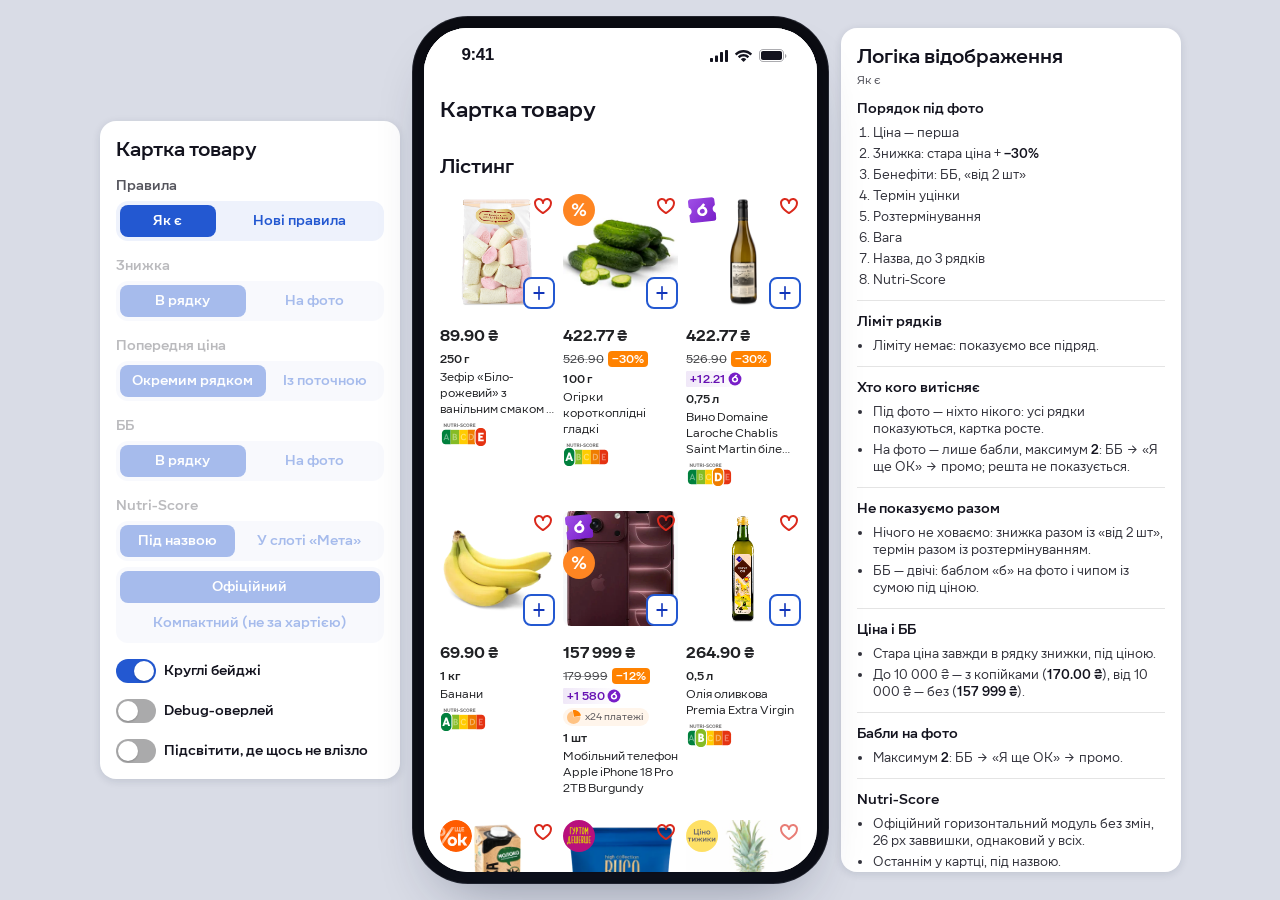
==== commit bfb004ee: "Лишити тільки демо картки товару Прибрано прототип (головна, каталог, лістинг, сторінка товару): дем" ====
--- a/index.html
+++ b/index.html
@@ -3,29 +3,79 @@
 <head>
   <meta charset="utf-8">
   <meta name="viewport" content="width=device-width, initial-scale=1, viewport-fit=cover">
-  <title>Сільпо — лістинг</title>
-  <meta name="apple-mobile-web-app-capable" content="yes">
-  <meta name="mobile-web-app-capable" content="yes">
-  <meta name="apple-mobile-web-app-status-bar-style" content="default">
-  <meta name="apple-mobile-web-app-title" content="Сільпо">
+  <title>Сільпо — картка товару</title>
   <meta name="theme-color" content="#ffffff">
-  <link rel="apple-touch-icon" href="assets/images/app-icon.png">
 
   <link rel="stylesheet" href="css/tokens.css">
   <link rel="stylesheet" href="css/base.css">
   <link rel="stylesheet" href="css/components.css">
   <link rel="stylesheet" href="css/card.css">
-  <link rel="stylesheet" href="css/screens/home.css">
-  <link rel="stylesheet" href="css/screens/catalog.css">
-  <link rel="stylesheet" href="css/screens/listing.css">
-  <link rel="stylesheet" href="css/screens/pdp.css">
+  <link rel="stylesheet" href="css/demo-card.css">
 </head>
-<body>
+<body class="demo-body">
 
-  <!-- Фільтр для сірих іконок-<img> (клас icon-grey, css/components.css).
-       1) робить іконку непрозорою (щоб прозорість із файлу не множилась),
-       2) фарбує в #202124 з прозорістю 72% — як іконки таб-бару.
-       Колір: три числа в останньому рядку матриці = R/G/B ÷ 255, 0.72 — прозорість. -->
+  <!-- Панель керування — поза телефоном (js/screens/card-demo.js) -->
+  <aside class="demo-panel" aria-label="Налаштування демо">
+    <h1 class="demo-panel__title">Картка товару</h1>
+
+    <div class="demo-panel__group">
+      <span class="demo-panel__label">Правила</span>
+      <div class="segmented" role="group" aria-label="Правила">
+        <button type="button" data-setting="rules" data-value="false" aria-pressed="true">Як є</button>
+        <button type="button" data-setting="rules" data-value="true" aria-pressed="false">Нові правила</button>
+      </div>
+    </div>
+
+    <div class="demo-panel__group demo-panel__rules-only is-disabled">
+      <span class="demo-panel__label">Знижка</span>
+      <div class="segmented" role="group" aria-label="Де показувати знижку">
+        <button type="button" data-setting="discountPlace" data-value="row" aria-pressed="true">В рядку</button>
+        <button type="button" data-setting="discountPlace" data-value="photo" aria-pressed="false">На фото</button>
+      </div>
+    </div>
+
+    <div class="demo-panel__group demo-panel__rules-only is-disabled">
+      <span class="demo-panel__label">Попередня ціна</span>
+      <div class="segmented" role="group" aria-label="Де показувати попередню ціну">
+        <button type="button" data-setting="oldPricePlace" data-value="row" aria-pressed="true">Окремим рядком</button>
+        <button type="button" data-setting="oldPricePlace" data-value="inline" aria-pressed="false">Із поточною</button>
+      </div>
+    </div>
+
+    <div class="demo-panel__group demo-panel__rules-only is-disabled">
+      <span class="demo-panel__label">ББ</span>
+      <div class="segmented" role="group" aria-label="ББ">
+        <button type="button" data-setting="bbMode" data-value="row" aria-pressed="true">В рядку</button>
+        <button type="button" data-setting="bbMode" data-value="photo" aria-pressed="false">На фото</button>
+      </div>
+    </div>
+
+    <div class="demo-panel__group demo-panel__rules-only is-disabled">
+      <span class="demo-panel__label">Nutri-Score</span>
+      <div class="segmented" role="group" aria-label="Місце Nutri-Score">
+        <button type="button" data-setting="nutriPlace" data-value="bottom" aria-pressed="true">Під назвою</button>
+        <button type="button" data-setting="nutriPlace" data-value="slot" aria-pressed="false">У слоті «Мета»</button>
+      </div>
+      <div class="segmented" role="group" aria-label="Вигляд Nutri-Score">
+        <button type="button" data-setting="nutriStyle" data-value="official" aria-pressed="true">Офіційний</button>
+        <button type="button" data-setting="nutriStyle" data-value="compact" aria-pressed="false">Компактний (не за хартією)</button>
+      </div>
+    </div>
+
+    <label class="demo-panel__check">
+      <input class="switch" type="checkbox" data-round-bubbles checked> Круглі бейджі
+    </label>
+
+    <label class="demo-panel__check">
+      <input class="switch" type="checkbox" data-debug> Debug-оверлей
+    </label>
+
+    <label class="demo-panel__check">
+      <input class="switch" type="checkbox" data-highlight-hidden> Підсвітити, де щось не влізло
+    </label>
+    <p class="demo-panel__hint" data-hidden-count hidden></p>
+  </aside>
+
   <svg width="0" height="0" style="position:absolute" aria-hidden="true" focusable="false">
     <filter id="icon-grey" color-interpolation-filters="sRGB">
       <feColorMatrix type="matrix" values="1 0 0 0 0  0 1 0 0 0  0 0 1 0 0  0 0 0 100 0"/>
@@ -33,14 +83,7 @@
     </filter>
   </svg>
 
-  <!-- Поза телефоном: почати прототип заново (js/app.js) -->
-  <button class="restart-btn" type="button" data-restart>
-    <img src="assets/icons/sync.svg" alt="">На початок
-  </button>
-
   <div class="phone">
-
-    <!-- Статус-бар: один на весь застосунок; колір тла змінює js/app.js -->
     <header class="statusbar" aria-hidden="true">
       <div class="statusbar__inner">
         <span class="statusbar__time">9:41</span>
@@ -51,24 +94,20 @@
         </span>
       </div>
     </header>
-
-    <!-- Екрани. Вміст кожного малює js/screens/<id>.js -->
     <main>
-      <section class="screen" id="home"     data-theme="lavender" aria-label="Головна"></section>
-      <section class="screen" id="catalog"  data-theme="lavender" aria-label="Каталог"></section>
-      <section class="screen" id="listing"                        aria-label="Лістинг"></section>
-      <section class="screen" id="pdp"                            aria-label="Картка товару"></section>
+      <section class="screen" id="cardDemo" aria-label="Демо картки товару"></section>
     </main>
   </div>
 
-  <!-- Дані та логіка -->
+  <!-- Логіка відображення — справа від телефона, міняється разом із перемикачами. Повна версія й журнал рішень: docs/card-rules.md -->
+  <aside class="demo-rules" aria-label="Логіка відображення картки" aria-live="polite">
+    <!-- текст малює js/screens/card-demo.js (renderRules) — відповідно до перемикачів на панелі -->
+  </aside>
+
   <script src="js/data.js"></script>
   <script src="js/ui.js"></script>
   <script src="js/card.js"></script>
-  <script src="js/screens/home.js"></script>
-  <script src="js/screens/catalog.js"></script>
-  <script src="js/screens/listing.js"></script>
-  <script src="js/screens/pdp.js"></script>
+  <script src="js/screens/card-demo.js"></script>
   <script src="js/app.js"></script>
 </body>
 </html>
--- a/css/demo-card.css
+++ b/css/demo-card.css
@@ -0,0 +1,118 @@
+/* =====================================================================
+   ДЕМО КАРТКИ ТОВАРУ (index.html): панель керування й секції екрана
+   ===================================================================== */
+
+.demo-body { gap: var(--space-24); }
+
+/* ---------- Панель керування — поза телефоном ---------- */
+.demo-panel {
+  display: flex;
+  flex-direction: column;
+  gap: var(--space-16);
+  width: 300px;
+  padding: var(--space-16);
+  border-radius: var(--radius-16);
+  background: var(--white);
+  box-shadow: 0 2px 8px rgba(20, 30, 60, 0.12);
+  font-size: var(--fs-body-sm);
+  line-height: var(--lh-body-sm);
+}
+.demo-panel__title { font-size: var(--fs-subtitle-md); line-height: var(--lh-subtitle-md); font-weight: var(--fw-semibold); }
+.demo-panel__group { display: flex; flex-direction: column; gap: var(--space-6); }
+.demo-panel__label { color: var(--black-72); font-weight: var(--fw-semibold); }
+.demo-panel__rules-only.is-disabled { opacity: 0.4; pointer-events: none; }
+.demo-panel__hint { margin: calc(-1 * var(--space-8)) 0 0; color: var(--red-500); font-size: var(--fs-caption-sm); line-height: var(--lh-caption-sm); }
+.demo-panel__check { display: flex; align-items: center; gap: var(--space-8); font-weight: var(--fw-semibold); cursor: pointer; }
+
+.segmented {
+  display: flex;
+  flex-wrap: wrap;
+  gap: var(--space-4);
+  padding: var(--space-4);
+  border-radius: var(--radius-12);
+  background: var(--blue-100);
+}
+.segmented button {
+  flex: 1 0 auto;
+  min-height: 32px;
+  padding: 0 var(--space-12);
+  border-radius: var(--radius-8);
+  color: var(--blue-500);
+  font-weight: var(--fw-semibold);
+}
+.segmented button[aria-pressed="true"] { background: var(--blue-500); color: var(--white); }
+.segmented button:focus-visible { outline: 2px solid var(--blue-500); outline-offset: 2px; }
+
+/* ---------- Екран демо ---------- */
+.plp-appbar {
+  position: sticky;
+  top: var(--statusbar-h); /* кріпиться під статус-баром */
+  z-index: 6;
+  display: flex;
+  align-items: center;
+  height: 56px;
+  padding: var(--space-8) var(--space-16);
+  background: var(--white);
+}
+.plp-appbar__title { flex: 1; font-size: 22px; line-height: 26px; font-weight: var(--fw-semibold); }
+/* сітка лістингу: 3 колонки, картка — css/card.css */
+.plp-grid {
+  display: grid;
+  grid-template-columns: repeat(3, 1fr);
+  gap: var(--space-24) var(--space-8);
+  align-content: start;
+  padding: var(--space-16);
+}
+#cardDemo { padding-bottom: var(--space-24); }
+.demo-heading {
+  padding: var(--space-16) var(--space-16) 0;
+  font-size: var(--fs-subtitle-md);
+  line-height: var(--lh-subtitle-md);
+  font-weight: var(--fw-semibold);
+}
+.demo-carousel { padding: var(--space-16); }
+
+/* ---------- Логіка відображення — справа від телефона ---------- */
+.demo-rules {
+  width: 340px;
+  max-height: var(--phone-h);
+  overflow-y: auto;
+  padding: var(--space-16) var(--space-16) var(--space-24);
+  border-radius: var(--radius-16);
+  background: var(--white);
+  box-shadow: 0 2px 8px rgba(20, 30, 60, 0.12);
+  color: var(--text-primary);
+  font-size: var(--fs-caption-md);
+  line-height: var(--lh-caption-md);
+}
+.demo-rules__mode { margin: 0; color: var(--black-72); font-size: var(--fs-caption-sm); line-height: var(--lh-caption-sm); }
+/* пункт, що відрізняється від налаштувань за замовчуванням */
+.demo-rules li.is-changed { margin-left: calc(-1 * var(--space-4)); padding: 2px var(--space-4); border-radius: var(--radius-4); background: var(--brand-50); color: var(--text-primary); }
+.demo-rules__title { margin: 0 0 var(--space-4); font-size: var(--fs-subtitle-md); line-height: var(--lh-subtitle-md); font-weight: var(--fw-semibold); }
+.demo-rules section { padding-top: var(--space-12); }
+.demo-rules section + section { margin-top: var(--space-12); border-top: 1px solid var(--ink-12); }
+.demo-rules h3 { margin: 0 0 var(--space-6); font-size: var(--fs-body-sm); line-height: var(--lh-body-sm); font-weight: var(--fw-semibold); }
+.demo-rules ul,
+.demo-rules ol { margin: 0; padding-left: var(--space-16); display: flex; flex-direction: column; gap: var(--space-4); }
+.demo-rules li { color: var(--black-87); }
+.demo-rules b { font-weight: var(--fw-semibold); color: var(--text-primary); }
+.demo-rules code { font-family: inherit; font-weight: var(--fw-semibold); color: var(--text-primary); white-space: nowrap; }
+
+/* Середня ширина: телефон і логіка в ряд, панель над ними */
+@media (max-width: 1160px) {
+  .demo-body { flex-wrap: wrap; align-content: flex-start; }
+  .demo-panel { flex-basis: 100%; width: auto; max-width: calc(var(--phone-w) + 340px + var(--space-24)); }
+}
+/* Вузьке вікно: усе в стовпчик — панель, телефон, логіка */
+@media (max-width: 760px) {
+  .demo-body { flex-direction: column; flex-wrap: nowrap; justify-content: flex-start; }
+  .demo-body > * { flex-shrink: 0; } /* у стовпчику телефон і логіка не стискаються — сторінка прокручується */
+  .demo-panel { flex-basis: auto; }
+  .demo-panel, .demo-rules { width: 100%; max-width: var(--phone-w); }
+  .demo-rules { max-height: none; }
+}
+@media (max-width: 440px) {
+  .demo-body { padding: 0; gap: 0; }
+  .demo-panel { max-width: none; border-radius: 0; box-shadow: none; border-bottom: 1px solid var(--ink-12); }
+  .demo-rules { max-width: none; border-radius: 0; box-shadow: none; border-top: 1px solid var(--ink-12); }
+}
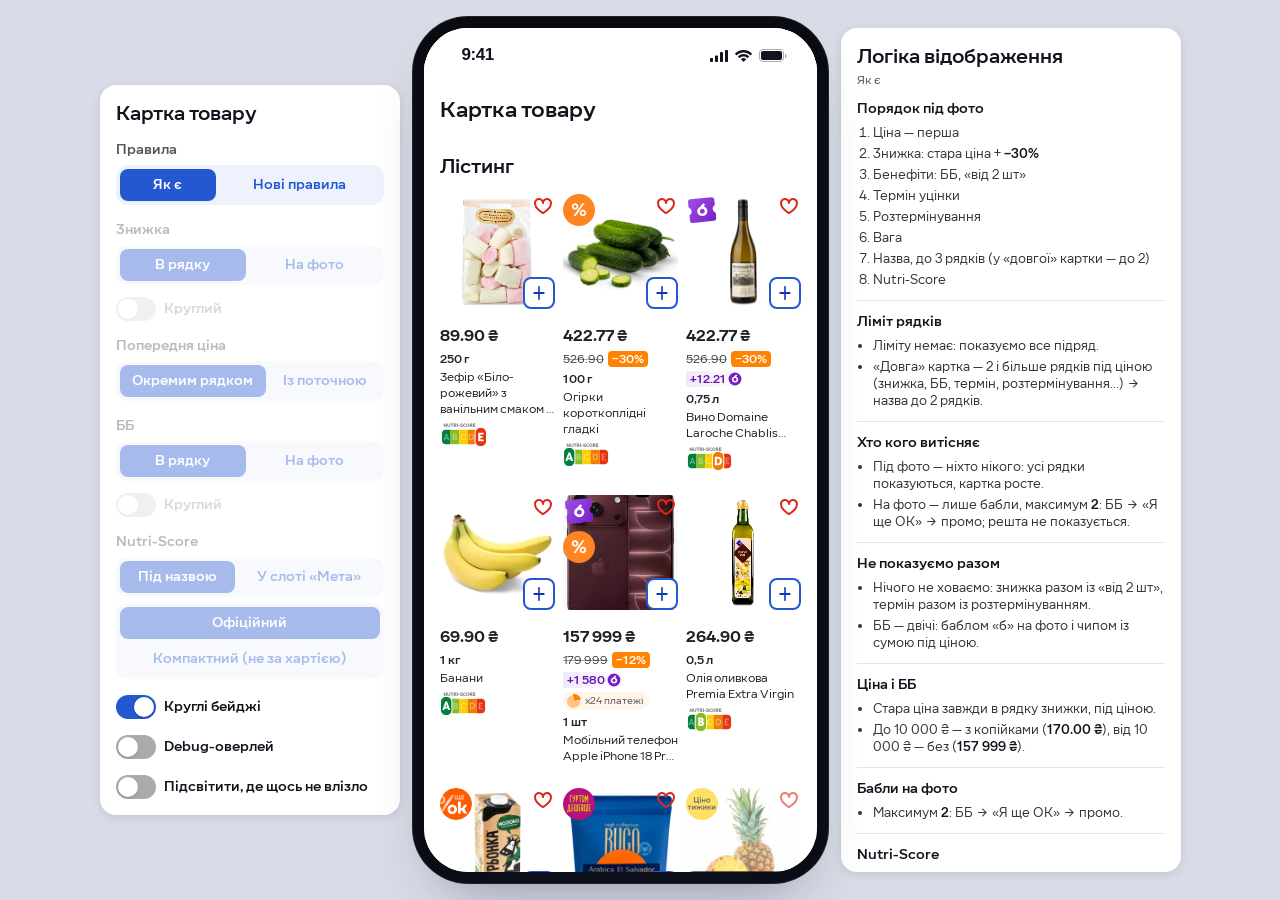
==== commit 0589e5aa: "Круглі варіанти знижки й ББ на фото, бабл «б» без суми, зсув прямокутних бейджів - Знижка й ББ на фо" ====
--- a/index.html
+++ b/index.html
@@ -32,6 +32,10 @@
         <button type="button" data-setting="discountPlace" data-value="row" aria-pressed="true">В рядку</button>
         <button type="button" data-setting="discountPlace" data-value="photo" aria-pressed="false">На фото</button>
       </div>
+      <!-- активний лише зі «Знижка: На фото» (js/screens/card-demo.js) -->
+      <label class="demo-panel__check demo-panel__sub is-disabled">
+        <input class="switch" type="checkbox" data-discount-round disabled> Круглий
+      </label>
     </div>
 
     <div class="demo-panel__group demo-panel__rules-only is-disabled">
@@ -48,6 +52,10 @@
         <button type="button" data-setting="bbMode" data-value="row" aria-pressed="true">В рядку</button>
         <button type="button" data-setting="bbMode" data-value="photo" aria-pressed="false">На фото</button>
       </div>
+      <!-- активний лише з «ББ: На фото» (js/screens/card-demo.js) -->
+      <label class="demo-panel__check demo-panel__sub is-disabled">
+        <input class="switch" type="checkbox" data-bb-round disabled> Круглий
+      </label>
     </div>
 
     <div class="demo-panel__group demo-panel__rules-only is-disabled">
--- a/css/card.css
+++ b/css/card.css
@@ -28,8 +28,43 @@
   gap: var(--space-4);
 }
 .pc-bubbles > img { width: 32px; height: 32px; }
+/* прямокутні бейджі на фото (тег знижки, ББ із сумою) оптично висунуті трохи лівіше за край картки */
+.pc-bubbles > .pc-discount-photo,
+.pc-bubbles > .pc-bb--photo { margin-left: -4px; }
 /* знижка бейджем на фото (режим «Знижка на фото») — той самий тег −30%, що й у рядку, такого ж розміру */
 .pc-discount-photo { background: var(--brand-500); font-weight: var(--fw-semibold); }
+/* знижка на фото круглим бейджем — як бабл «%» (32 px, той самий колір), але з величиною знижки */
+.pc-discount-round {
+  display: flex;
+  align-items: center;
+  justify-content: center;
+  width: 32px;
+  height: 32px;
+  border-radius: 50%;
+  background: #fe8522; /* колір бабла «%» */
+  color: var(--white);
+  font-size: 12px;
+  line-height: 1;
+  font-weight: var(--fw-bold);
+  letter-spacing: -0.4px;
+}
+.pc-discount-round small { font-size: 9px; font-weight: var(--fw-bold); }
+/* ББ на фото круглим бейджем — фіолетове коло 32 px із сумою (колір монетки «Власного Рахунку») */
+.pc-bb-round {
+  display: flex;
+  align-items: center;
+  justify-content: center;
+  width: 32px;
+  height: 32px;
+  border-radius: 50%;
+  background: var(--violet-600);
+  color: var(--white);
+  font-size: 12px;
+  line-height: 1;
+  font-weight: var(--fw-bold);
+  letter-spacing: -0.4px;
+}
+.pc-bb-round--long { font-size: 10px; letter-spacing: -0.5px; }
 .pc-expected {
   position: absolute;
   left: 0;
@@ -117,12 +152,12 @@
 .nutri-logo { flex: none; height: 26px; width: auto; }
 /* компактний (для порівняння, НЕ за хартією): без напису — той самий масштаб, що й офіційний 26 px */
 .pc-meta--compact .nutri-logo { height: 18px; }
-/* Nutri-Score окремим рядком одразу під назвою (Figma 8638:2923: 8 px під назвою), не відірваний від неї */
+/* Nutri-Score окремим рядком одразу під назвою, не відірваний від неї: відступ 4 px — той самий, що в «Як є»,
+   щоб при перемиканні режимів модуль не стрибав */
 .pc-meta { height: 26px; } /* висота модуля Nutri-Score */
 .pc-meta--compact { height: 18px; }
-.pc-meta--bottom { margin-top: var(--space-4); }
-
-/* Вага й назва: назва гумова, 2–4 рядки (кількість задає js/card.js); вільне місце лишається внизу картки */
+
+/* Вага й назва: назва гумова, 2–3 рядки (кількість задає js/card.js); вільне місце лишається внизу картки */
 .pc-text { display: flex; flex-direction: column; gap: 2px; }
 .pc-weight { font-size: var(--fs-caption-sm); line-height: var(--lh-caption-sm); font-weight: var(--fw-semibold); }
 .pc-name {
@@ -143,6 +178,7 @@
 .pc-legacy { align-items: start; }
 .pc-carousel.pc-legacy { align-items: flex-start; }
 .pc-legacy .pc-name { flex: none; }
+.pc-legacy .pc-name--short { -webkit-line-clamp: 2; } /* «довга» картка: 2+ рядки під ціною — назва до 2 рядків */
 
 /* ---------- Debug-оверлей (демо-сторінка) ---------- */
 .pc-debug {
--- a/css/demo-card.css
+++ b/css/demo-card.css
@@ -21,6 +21,8 @@
 .demo-panel__group { display: flex; flex-direction: column; gap: var(--space-6); }
 .demo-panel__label { color: var(--black-72); font-weight: var(--fw-semibold); }
 .demo-panel__rules-only.is-disabled { opacity: 0.4; pointer-events: none; }
+.demo-panel__sub { margin-top: var(--space-6); font-weight: var(--fw-medium); }
+.demo-panel__sub.is-disabled { opacity: 0.4; cursor: default; }
 .demo-panel__hint { margin: calc(-1 * var(--space-8)) 0 0; color: var(--red-500); font-size: var(--fs-caption-sm); line-height: var(--lh-caption-sm); }
 .demo-panel__check { display: flex; align-items: center; gap: var(--space-8); font-weight: var(--fw-semibold); cursor: pointer; }
 
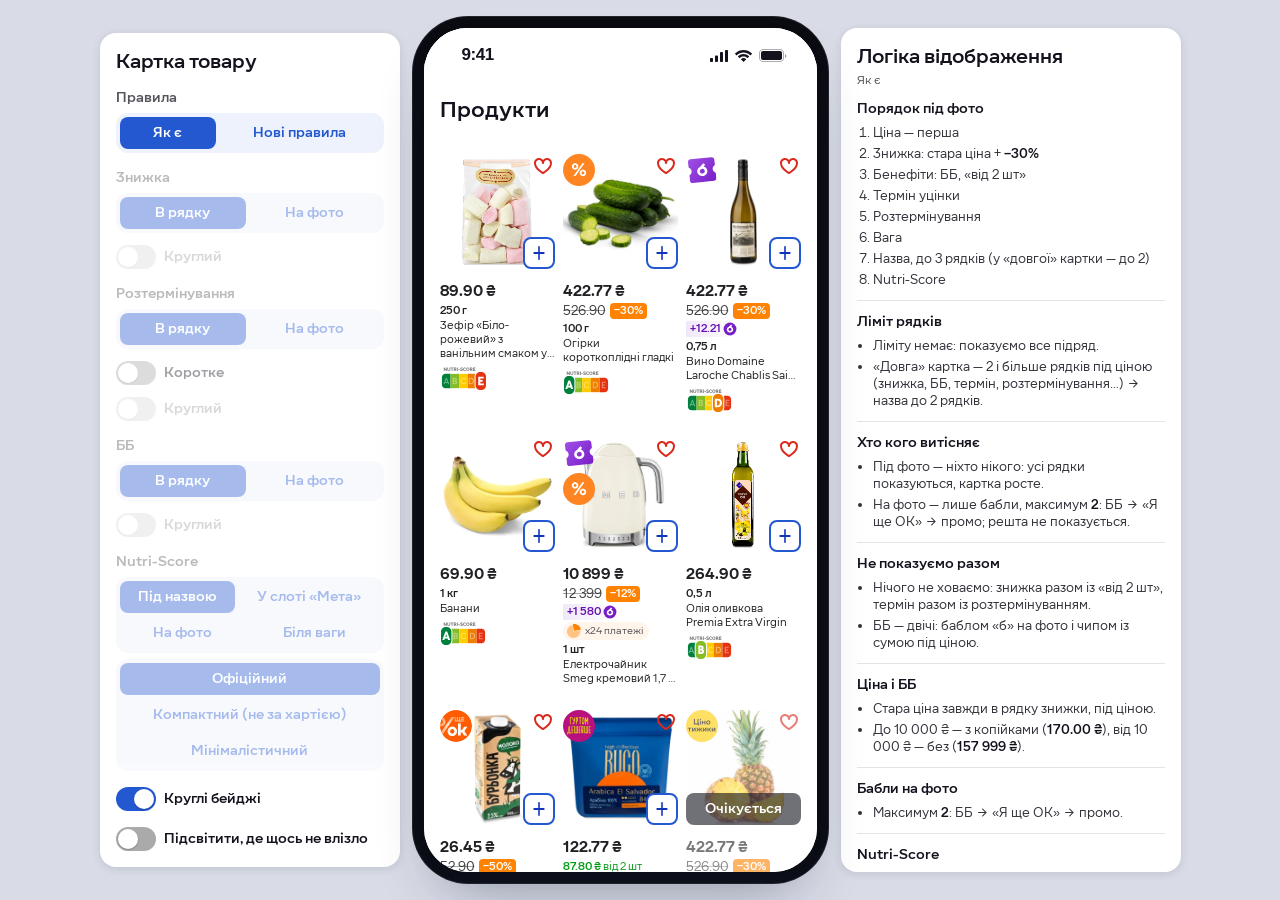
==== commit 2e20d55e: "Потік бейджів під ціною, нові варіанти Nutri-Score і розтермінування - Під ціною — один потік бейджі" ====
--- a/index.html
+++ b/index.html
@@ -39,11 +39,19 @@
     </div>
 
     <div class="demo-panel__group demo-panel__rules-only is-disabled">
-      <span class="demo-panel__label">Попередня ціна</span>
-      <div class="segmented" role="group" aria-label="Де показувати попередню ціну">
-        <button type="button" data-setting="oldPricePlace" data-value="row" aria-pressed="true">Окремим рядком</button>
-        <button type="button" data-setting="oldPricePlace" data-value="inline" aria-pressed="false">Із поточною</button>
+      <span class="demo-panel__label">Розтермінування</span>
+      <div class="segmented" role="group" aria-label="Де показувати розтермінування">
+        <button type="button" data-setting="installmentPlace" data-value="row" aria-pressed="true">В рядку</button>
+        <button type="button" data-setting="installmentPlace" data-value="photo" aria-pressed="false">На фото</button>
       </div>
+      <!-- активний лише з «Розтермінування: В рядку»: «іконка x24» на плашці у своєму рядку -->
+      <label class="demo-panel__check demo-panel__sub">
+        <input class="switch" type="checkbox" data-installment-short> Коротке
+      </label>
+      <!-- активний лише з «Розтермінування: На фото» (js/screens/card-demo.js) -->
+      <label class="demo-panel__check demo-panel__sub is-disabled">
+        <input class="switch" type="checkbox" data-installment-round disabled> Круглий
+      </label>
     </div>
 
     <div class="demo-panel__group demo-panel__rules-only is-disabled">
@@ -63,19 +71,18 @@
       <div class="segmented" role="group" aria-label="Місце Nutri-Score">
         <button type="button" data-setting="nutriPlace" data-value="bottom" aria-pressed="true">Під назвою</button>
         <button type="button" data-setting="nutriPlace" data-value="slot" aria-pressed="false">У слоті «Мета»</button>
+        <button type="button" data-setting="nutriPlace" data-value="photo" aria-pressed="false">На фото</button>
+        <button type="button" data-setting="nutriPlace" data-value="weight" aria-pressed="false">Біля ваги</button>
       </div>
       <div class="segmented" role="group" aria-label="Вигляд Nutri-Score">
         <button type="button" data-setting="nutriStyle" data-value="official" aria-pressed="true">Офіційний</button>
         <button type="button" data-setting="nutriStyle" data-value="compact" aria-pressed="false">Компактний (не за хартією)</button>
+        <button type="button" data-setting="nutriStyle" data-value="minimal" aria-pressed="false">Мінімалістичний</button>
       </div>
     </div>
 
     <label class="demo-panel__check">
       <input class="switch" type="checkbox" data-round-bubbles checked> Круглі бейджі
-    </label>
-
-    <label class="demo-panel__check">
-      <input class="switch" type="checkbox" data-debug> Debug-оверлей
     </label>
 
     <label class="demo-panel__check">
--- a/css/card.css
+++ b/css/card.css
@@ -7,7 +7,7 @@
   position: relative;
   display: flex;
   flex-direction: column;
-  gap: var(--space-16); /* фото → текст (Figma «sm») */
+  gap: var(--space-12); /* фото → текст (як у проді) */
   min-width: 0;
   cursor: pointer;
 }
@@ -30,7 +30,8 @@
 .pc-bubbles > img { width: 32px; height: 32px; }
 /* прямокутні бейджі на фото (тег знижки, ББ із сумою) оптично висунуті трохи лівіше за край картки */
 .pc-bubbles > .pc-discount-photo,
-.pc-bubbles > .pc-bb--photo { margin-left: -4px; }
+.pc-bubbles > .pc-bb--photo,
+.pc-bubbles > .pc-installment--photo { margin-left: -4px; }
 /* знижка бейджем на фото (режим «Знижка на фото») — той самий тег −30%, що й у рядку, такого ж розміру */
 .pc-discount-photo { background: var(--brand-500); font-weight: var(--fw-semibold); }
 /* знижка на фото круглим бейджем — як бабл «%» (32 px, той самий колір), але з величиною знижки */
@@ -49,22 +50,25 @@
   letter-spacing: -0.4px;
 }
 .pc-discount-round small { font-size: 9px; font-weight: var(--fw-bold); }
-/* ББ на фото круглим бейджем — фіолетове коло 32 px із сумою (колір монетки «Власного Рахунку») */
+/* ББ на фото круглим бейджем — коло 32 px у кольорах прямокутного бейджа ББ (світле тло, фіолетовий текст):
+   монетка над сумою — так обидві влазять у коло */
 .pc-bb-round {
   display: flex;
+  flex-direction: column;
   align-items: center;
   justify-content: center;
   width: 32px;
   height: 32px;
   border-radius: 50%;
-  background: var(--violet-600);
-  color: var(--white);
-  font-size: 12px;
+  background: var(--vr-violet-50);
+  color: var(--vr-violet-700);
+  font-size: 11px;
   line-height: 1;
   font-weight: var(--fw-bold);
   letter-spacing: -0.4px;
 }
-.pc-bb-round--long { font-size: 10px; letter-spacing: -0.5px; }
+.pc-bb-round img { width: 10px; height: 10px; margin-bottom: 1px; }
+.pc-bb-round--long { font-size: 9px; letter-spacing: -0.5px; }
 .pc-expected {
   position: absolute;
   left: 0;
@@ -81,17 +85,25 @@
   line-height: var(--lh-body-sm);
   font-weight: var(--fw-semibold);
 }
-/* модуль Nutri-Score не приглушуємо: кольори логотипа змінювати не можна (хартія, с. 6) */
-.plp-card.is-expected :is(.pc-img, .pc-bubbles, .like-btn, .pc-body > :not(.nutri-row)) { opacity: 0.6; }
+/* товар очікується: фото, бабли, «обране» і весь текст, разом із Nutri-Score, — на 60% */
+.plp-card.is-expected :is(.pc-img, .pc-bubbles, .like-btn, .pc-body) { opacity: 0.6; }
 
 /* ---------- Текстова зона ---------- */
-.pc-body { flex: 1; display: flex; flex-direction: column; gap: var(--space-4); min-width: 0; color: var(--ink-100); }
+/* Розміри тексту — як у продакшен-застосунку (заміряно зі скріна iOS, 2026-10-23):
+   ціна 15/20, стара ціна 13, тег знижки й ББ 11, вага й назва 11 (рядок назви 14), між рядками 2 px */
+.pc-body { flex: 1; display: flex; flex-direction: column; gap: var(--space-2); min-width: 0; color: var(--ink-100); }
 .pc-price,
 .pc-slot { display: flex; align-items: center; gap: var(--space-4); flex: none; overflow: hidden; white-space: nowrap; }
+/* Потік бейджів під ціною: стара ціна → знижка → термін → розтермінування → ББ, переноситься як текст,
+   максимум 2 рядки (що не влізло — ховає js/card.js). Nutri-Score у слоті — цілим рядком */
+.pc-flow { display: flex; flex-wrap: wrap; align-items: center; gap: var(--space-2) var(--space-4); min-width: 0; }
+.pc-flow > * { flex: none; max-width: 100%; white-space: nowrap; }
+.pc-flow > .pc-meta--flow { flex-basis: 100%; }
 .pc-price { align-items: baseline; }
-.pc-price__now { flex: none; font-size: var(--fs-body-md); line-height: var(--lh-body-md); font-weight: var(--fw-bold); }
-.pc-body .price-old { flex: none; line-height: var(--lh-caption-sm); color: var(--ink-87); }
+.pc-price__now { flex: none; font-size: 15px; line-height: 20px; font-weight: var(--fw-bold); }
+.pc-body .price-old { flex: none; font-size: 13px; line-height: var(--lh-caption-sm); color: var(--ink-87); }
 .pc-body .discount-tag { flex: none; background: var(--brand-500); font-weight: var(--fw-semibold); }
+.plp-card .discount-tag { font-size: 11px; } /* і в рядку, і на фото — однаковий */
 
 /* ББ: чип у рядку бенефітів (Figma «bonus points») і бейдж на фото */
 .pc-bb {
@@ -103,7 +115,7 @@
   border-radius: 4px 24px 24px 4px;
   background: linear-gradient(to left, rgba(240, 232, 248, 0), var(--vr-violet-50));
   color: var(--vr-violet-700);
-  font-size: var(--fs-caption-sm);
+  font-size: 11px;
   line-height: var(--lh-caption-sm);
   font-weight: var(--fw-semibold);
 }
@@ -118,7 +130,7 @@
   overflow: hidden;
   text-overflow: ellipsis;
   color: var(--green-600);
-  font-size: var(--fs-caption-sm);
+  font-size: 11px;
   line-height: var(--lh-caption-sm);
 }
 .pc-bulk b { font-weight: var(--fw-semibold); }
@@ -145,6 +157,31 @@
   line-height: 1;
 }
 .pc-installment img { width: 14px; height: 14px; }
+/* коротке розтермінування в рядку «Інфо» — «іконка x24» на тій самій плашці, що й повне */
+/* розтермінування на фото — компактний прямокутний бейдж розміром із тег знижки (16 px): іконка 12 px і «x24» */
+.pc-installment--photo {
+  gap: 2px;
+  padding: 0 4px 0 2px;
+  border-radius: var(--radius-4);
+  font-size: 11px;
+  line-height: 16px;
+  font-weight: var(--fw-semibold);
+}
+.pc-installment--photo img { width: 12px; height: 12px; }
+/* розтермінування на фото круглим бейджем — коло 32 px у кольорах прямокутного, іконка над «x24» (як круглий ББ) */
+.pc-installment-round {
+  flex-direction: column;
+  justify-content: center;
+  gap: 1px;
+  width: 32px;
+  height: 32px;
+  padding: 0;
+  border-radius: 50%;
+  font-size: 11px;
+  font-weight: var(--fw-bold);
+  letter-spacing: -0.4px;
+}
+.pc-installment-round img { width: 12px; height: 12px; }
 
 /* Nutri-Score */
 /* Офіційний горизонтальний модуль Nutri-Score: лише пропорційне масштабування, без змін.
@@ -155,18 +192,37 @@
 /* Nutri-Score окремим рядком одразу під назвою, не відірваний від неї: відступ 4 px — той самий, що в «Як є»,
    щоб при перемиканні режимів модуль не стрибав */
 .pc-meta { height: 26px; } /* висота модуля Nutri-Score */
+.pc-text + .pc-meta { margin-top: var(--space-2); } /* разом із gap — 4 px від назви */
 .pc-meta--compact { height: 18px; }
+/* мінімалістичний (НЕ за хартією, для порівняння; Figma 8638:2887): підпис 10 px і літера оцінки в квадратику 2 px радіуса.
+   Колір A — з макета, B–E — з офіційного модуля */
+.pc-meta--minimal { height: 16px; }
+.nutri-mini { display: inline-flex; align-items: center; gap: var(--space-4); color: var(--black-72); font-size: 10px; line-height: 1; white-space: nowrap; }
+.nutri-mini__grade { min-width: 14px; padding: 2px; border-radius: 2px; text-align: center; color: var(--white); font-size: 10px; line-height: 1; font-weight: var(--fw-bold); }
+.nutri-mini__grade--a { background: #0e8a4a; }
+.nutri-mini__grade--b { background: #86bc25; }
+.nutri-mini__grade--c { background: #ffcc00; }
+.nutri-mini__grade--d { background: #ef7d00; }
+.nutri-mini__grade--e { background: #e53312; }
+/* Nutri-Score «біля ваги»: рядок останній, після назви (4 px від неї); модуль ліворуч, вага одразу за ним через
+   інтерпункт «·» (6 px з обох боків), по центру висоти модуля; довга вага обрізається, модуль — ніколи */
+.pc-weight-row { display: flex; align-items: center; gap: var(--space-6); min-width: 0; margin-top: var(--space-2); }
+.pc-weight-row > .pc-meta + .pc-weight::before { content: '·'; margin-right: var(--space-6); color: var(--text-tertiary); font-weight: var(--fw-bold); }
+.pc-weight-row .pc-weight { min-width: 0; overflow: hidden; text-overflow: ellipsis; white-space: nowrap; }
+/* Nutri-Score на фото — першим у стовпчику баблів, по лівому краю */
+.pc-bubbles > .pc-meta--photo { flex: none; }
 
 /* Вага й назва: назва гумова, 2–3 рядки (кількість задає js/card.js); вільне місце лишається внизу картки */
-.pc-text { display: flex; flex-direction: column; gap: 2px; }
-.pc-weight { font-size: var(--fs-caption-sm); line-height: var(--lh-caption-sm); font-weight: var(--fw-semibold); }
+.pc-text { display: flex; flex-direction: column; }
+.plp-card--rules .pc-text { gap: var(--space-2); } /* «Нові правила»: 2 px повітря між вагою й назвою */
+.pc-weight { font-size: 11px; line-height: var(--lh-caption-sm); font-weight: var(--fw-semibold); }
 .pc-name {
   display: -webkit-box;
   -webkit-box-orient: vertical;
   -webkit-line-clamp: 3;
   overflow: hidden;
-  font-size: var(--fs-caption-sm);
-  line-height: 16px;
+  font-size: 11px;
+  line-height: 14px; /* = Card.NAME_LINE */
   overflow-wrap: anywhere;
 }
 
@@ -179,25 +235,6 @@
 .pc-carousel.pc-legacy { align-items: flex-start; }
 .pc-legacy .pc-name { flex: none; }
 .pc-legacy .pc-name--short { -webkit-line-clamp: 2; } /* «довга» картка: 2+ рядки під ціною — назва до 2 рядків */
-
-/* ---------- Debug-оверлей (демо-сторінка) ---------- */
-.pc-debug {
-  position: absolute;
-  left: 2px;
-  bottom: 2px;
-  z-index: 2;
-  max-width: 72px;
-  padding: 2px var(--space-4);
-  border-radius: var(--radius-4);
-  background: rgba(19, 19, 30, 0.82);
-  color: var(--white);
-  font-size: 9px;
-  line-height: 11px;
-  pointer-events: none;
-}
-.pc-debug b { color: #ffd84d; }
-.pc-debug-on .pc-slot { outline: 1px dashed var(--red-500); outline-offset: -1px; }
-.pc-debug-on .pc-name { outline: 1px dashed var(--blue-500); outline-offset: -1px; }
 
 /* «Підсвітити, де щось не влізло» (демо): картки, у яких правила щось сховали */
 .pc-highlight-hidden .plp-card:not([data-hidden=""]) {
